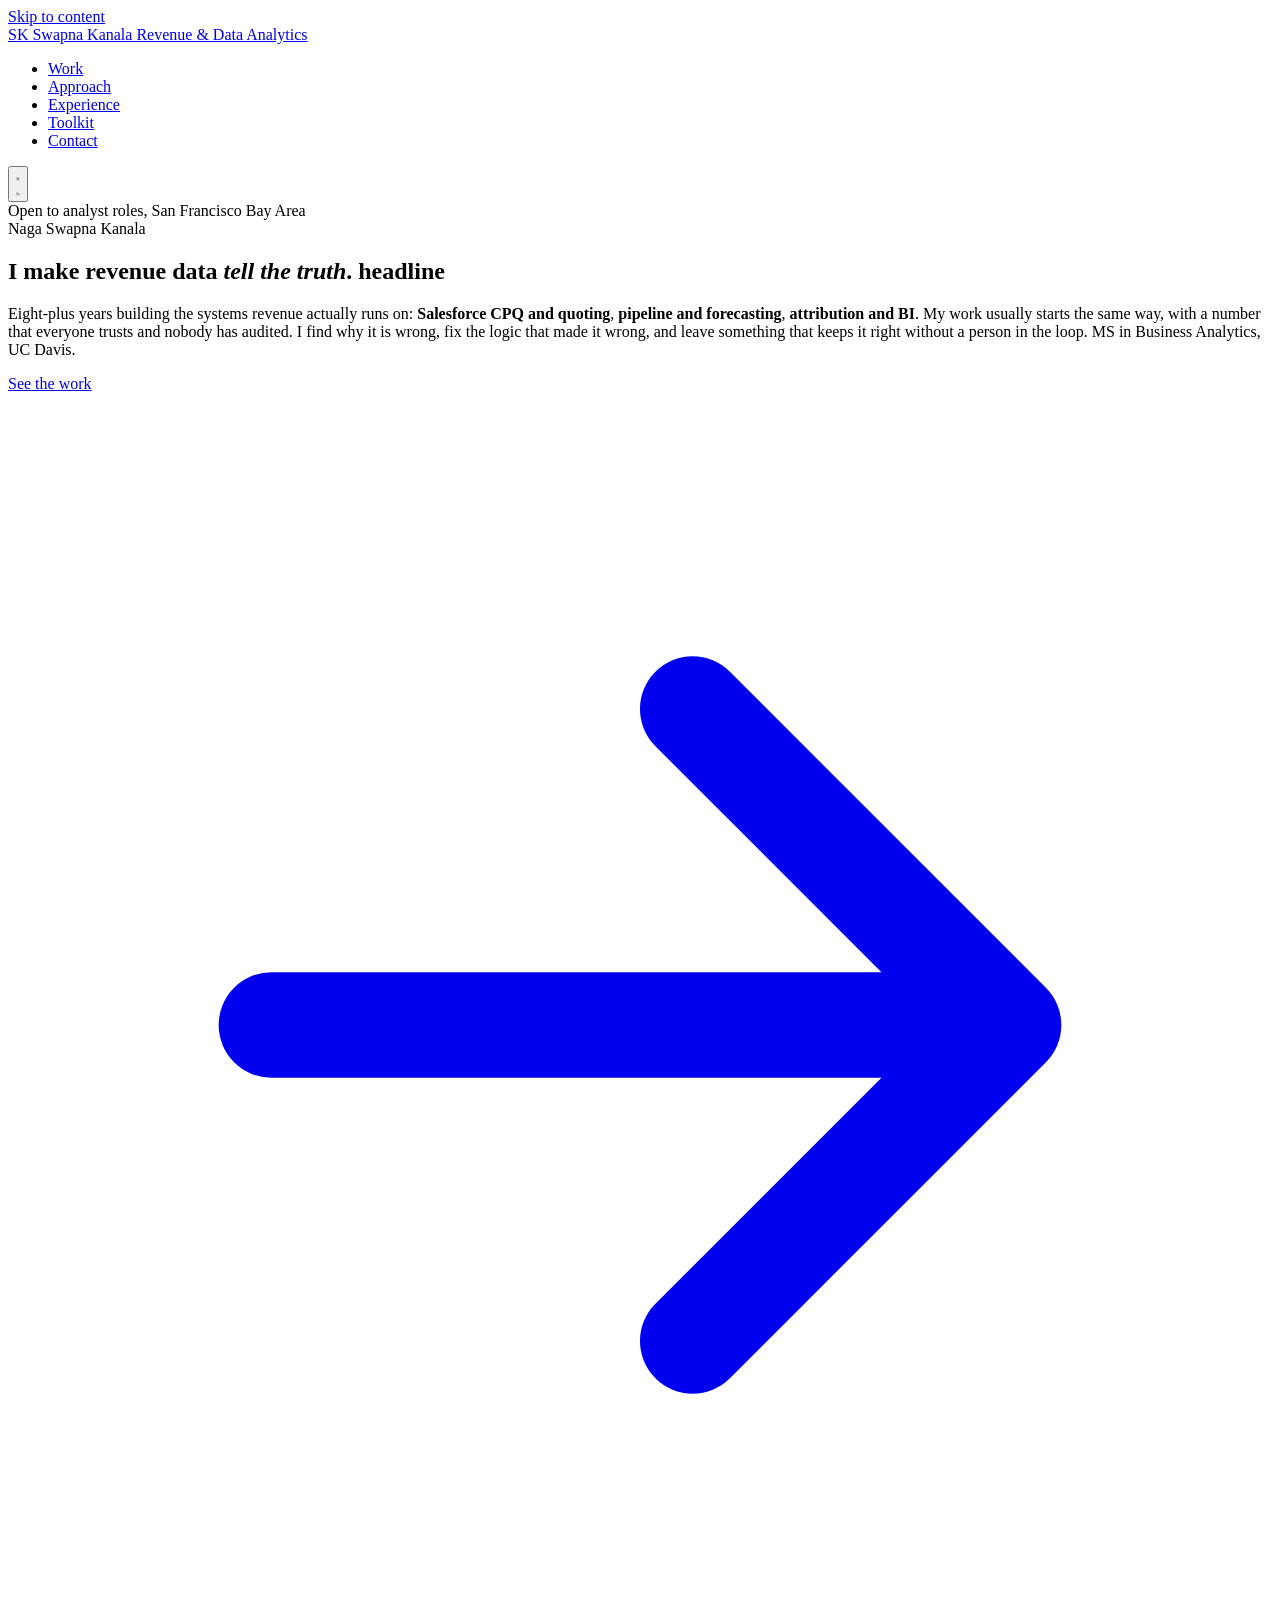
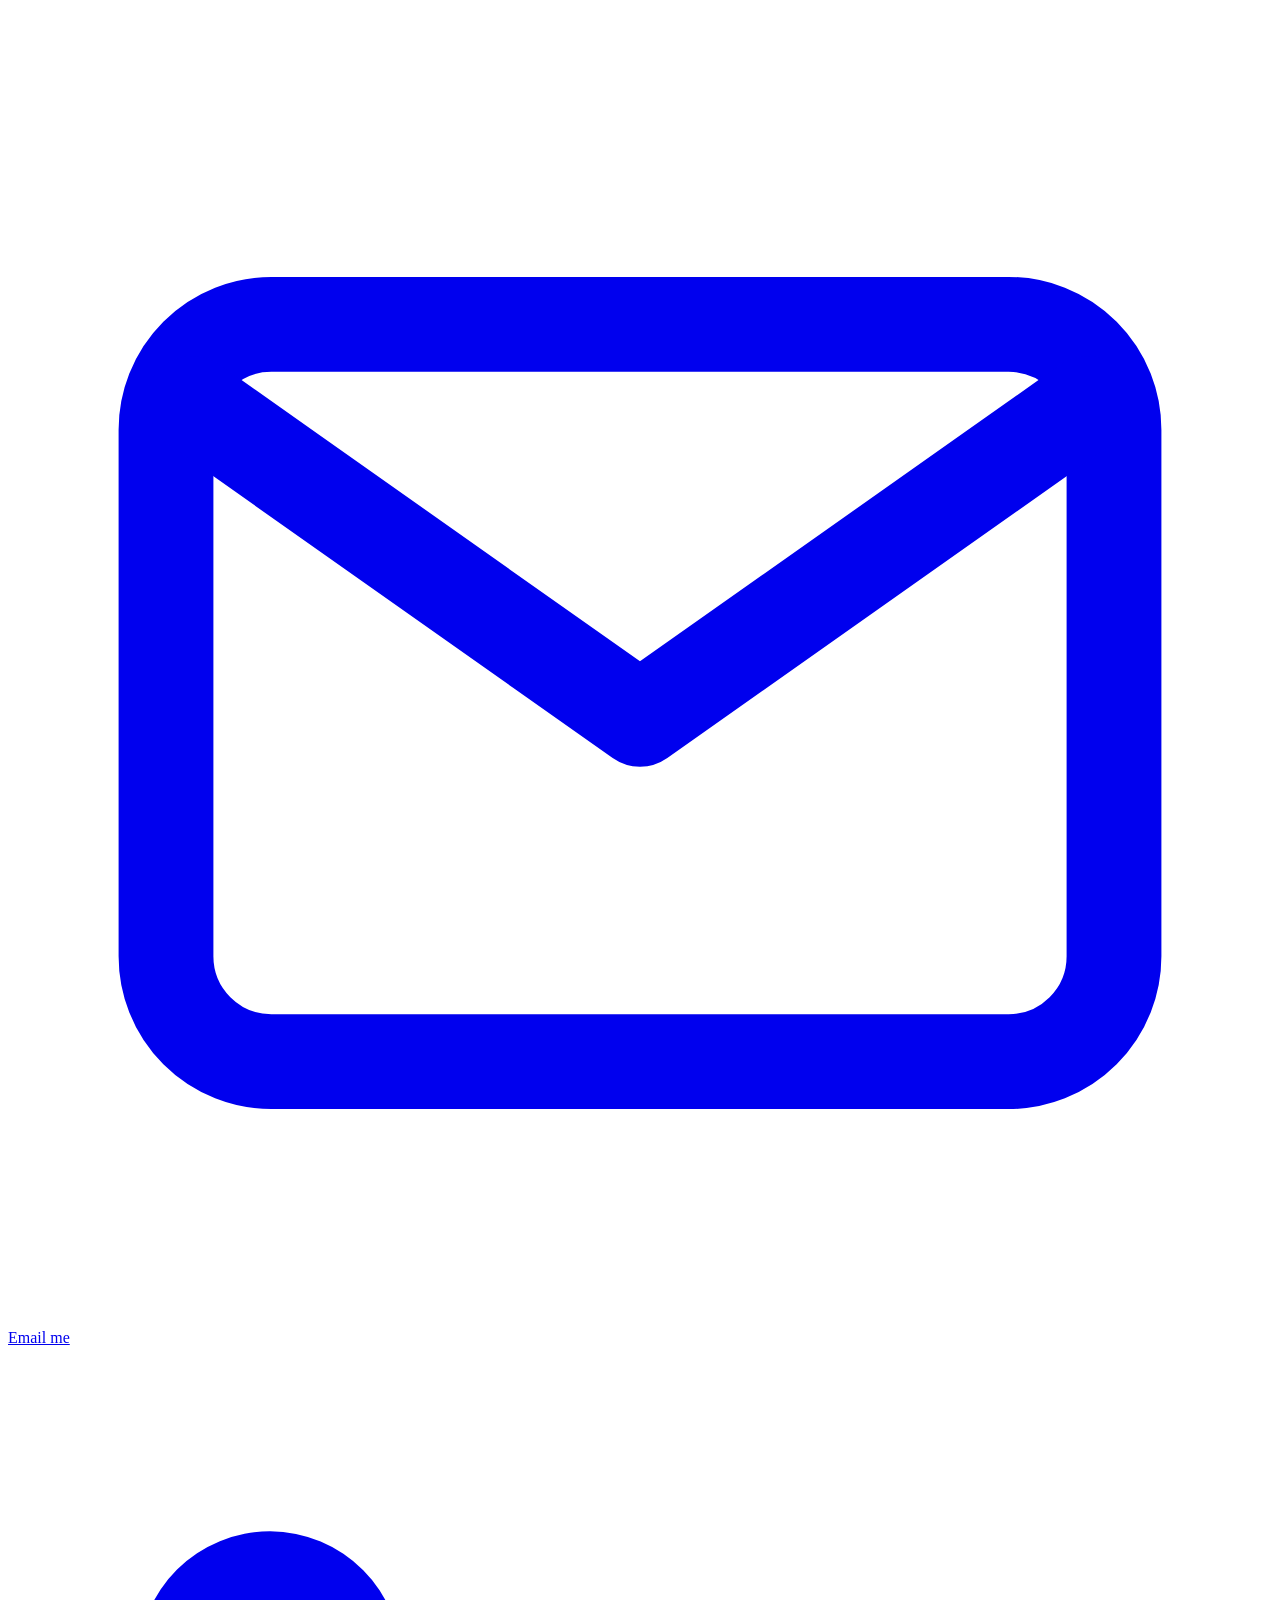
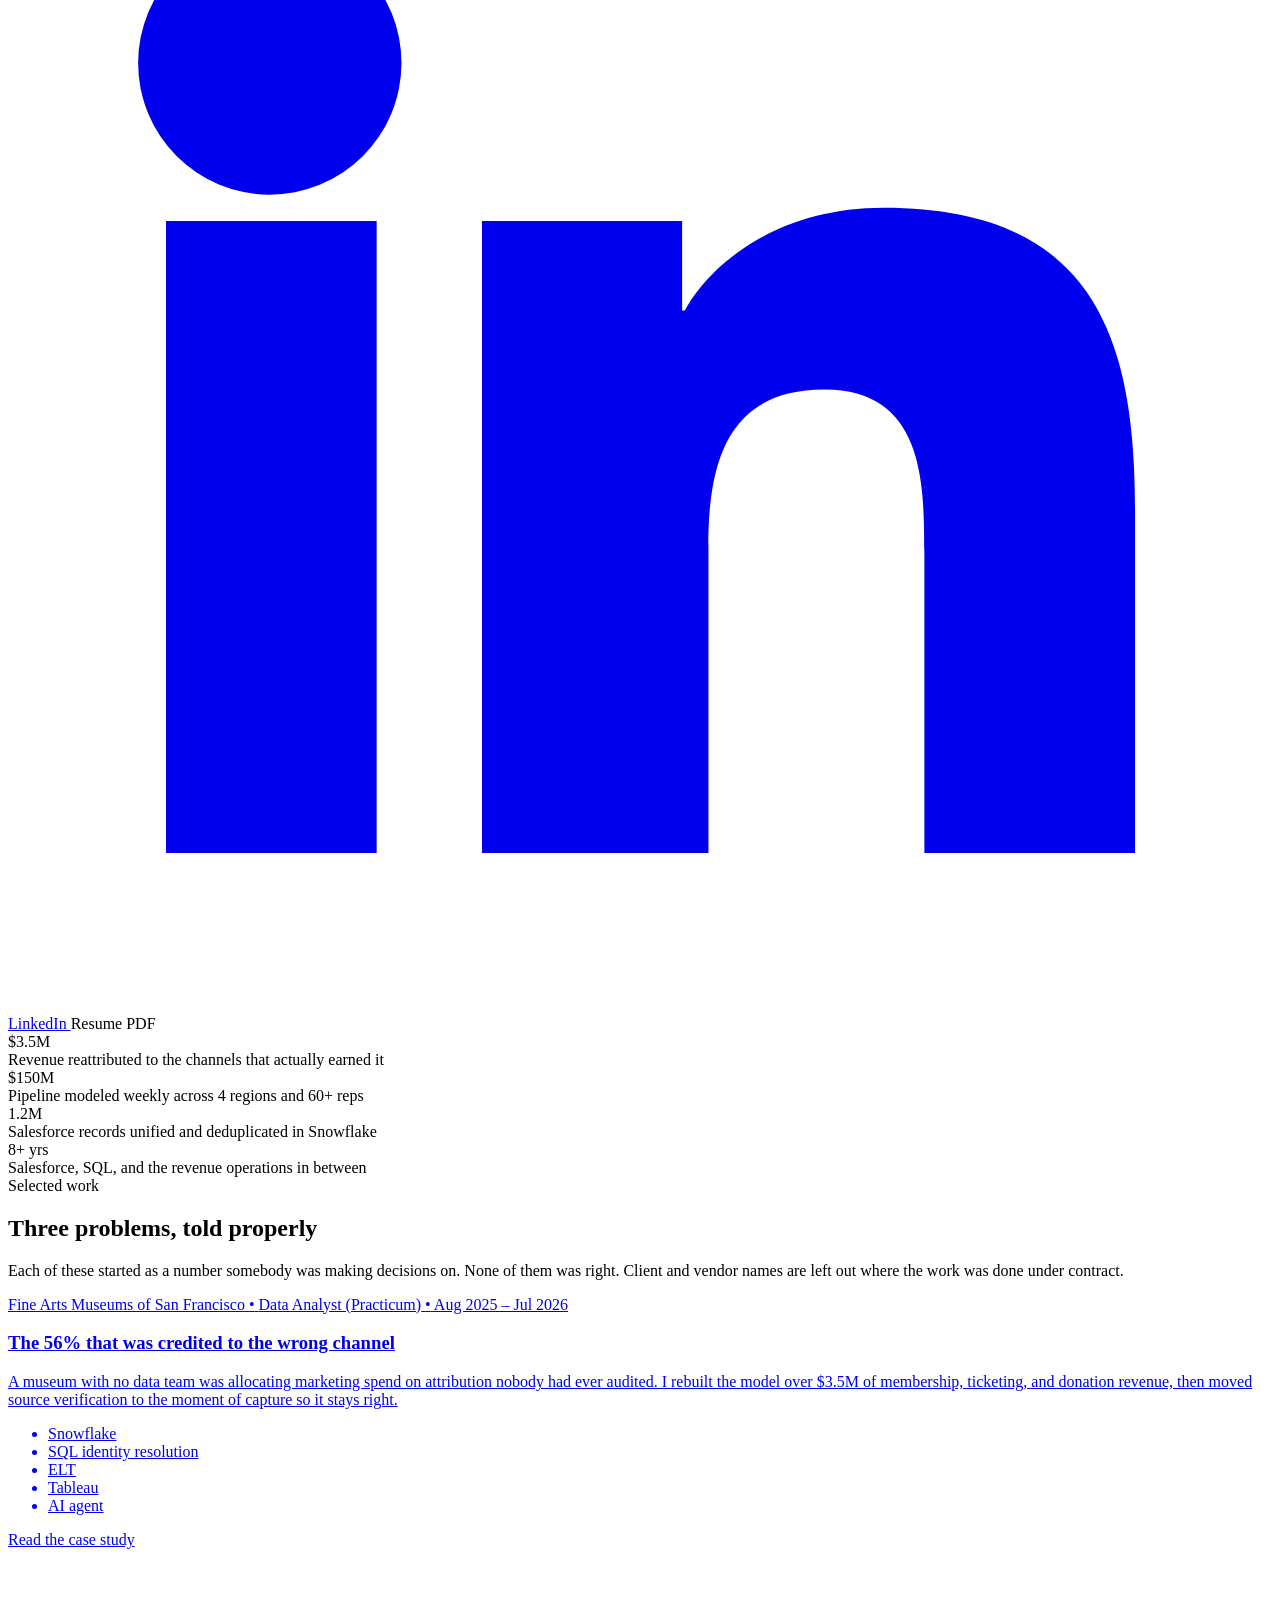
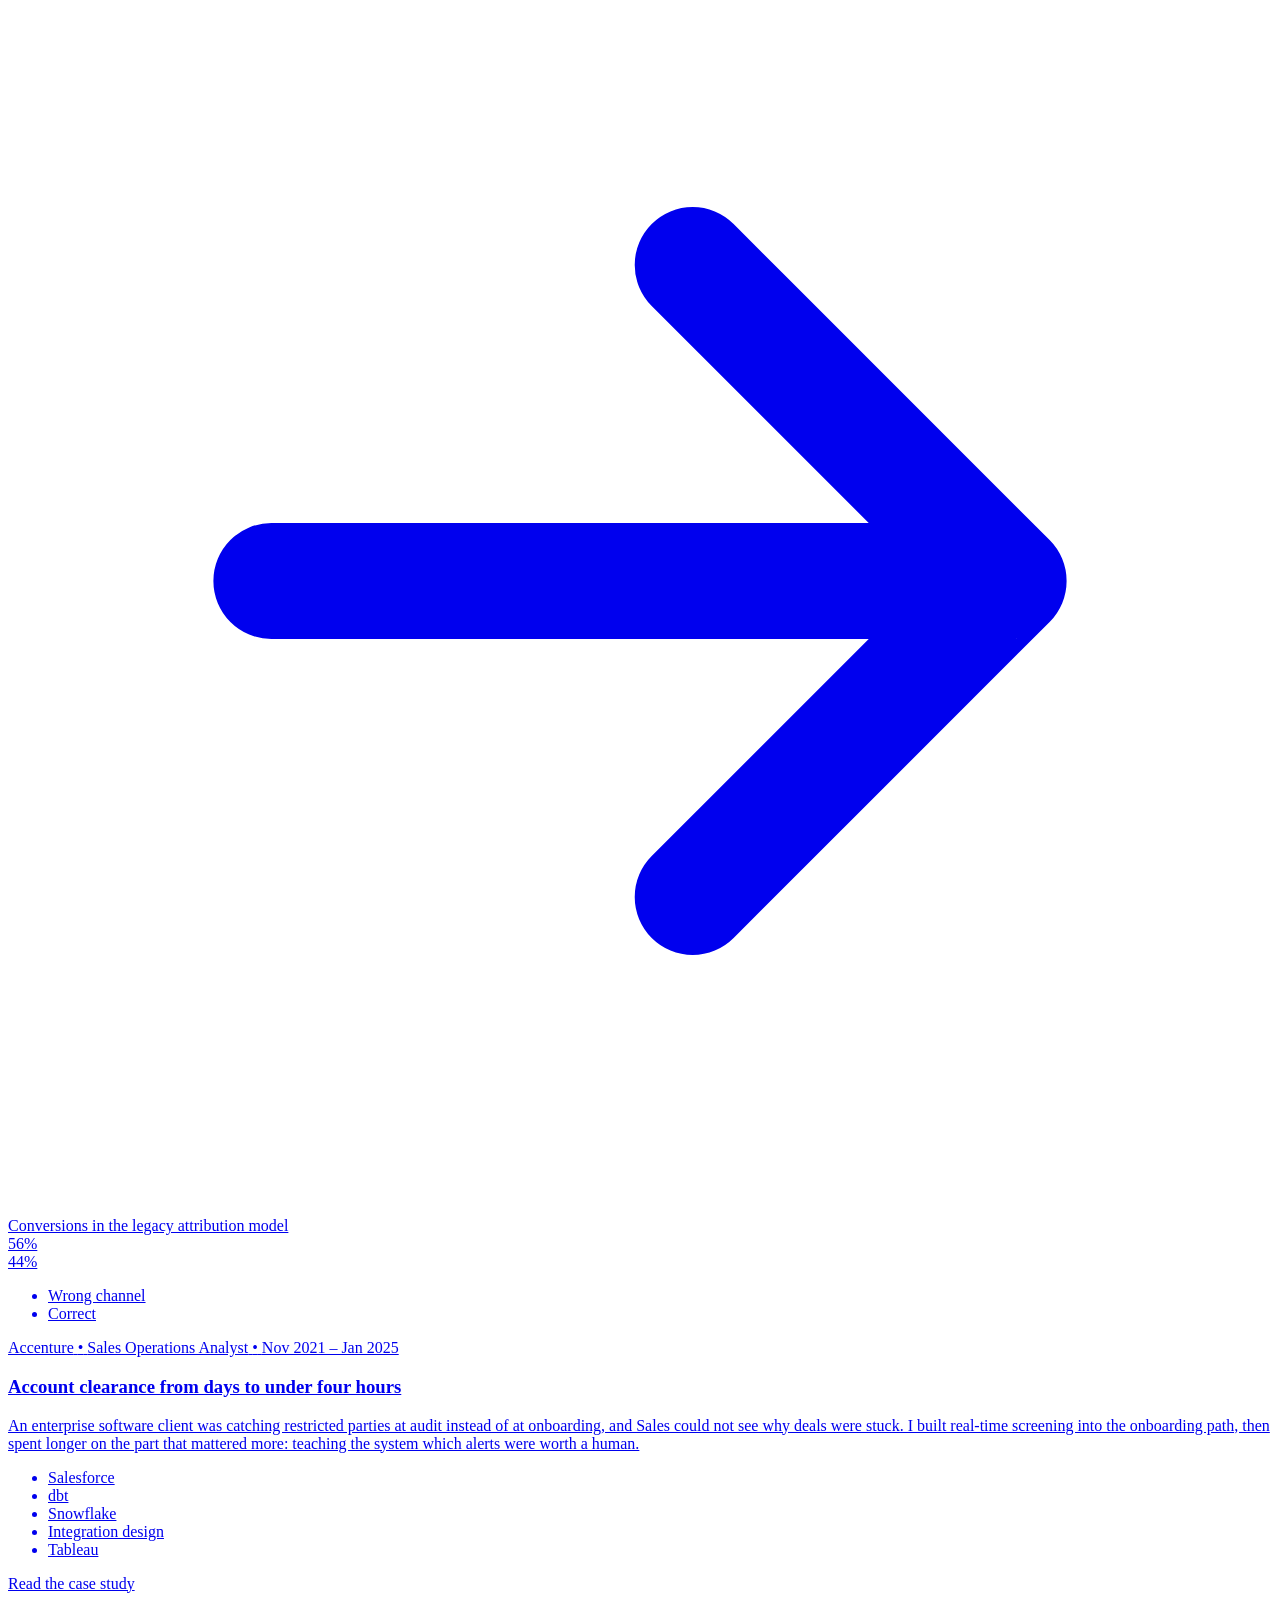
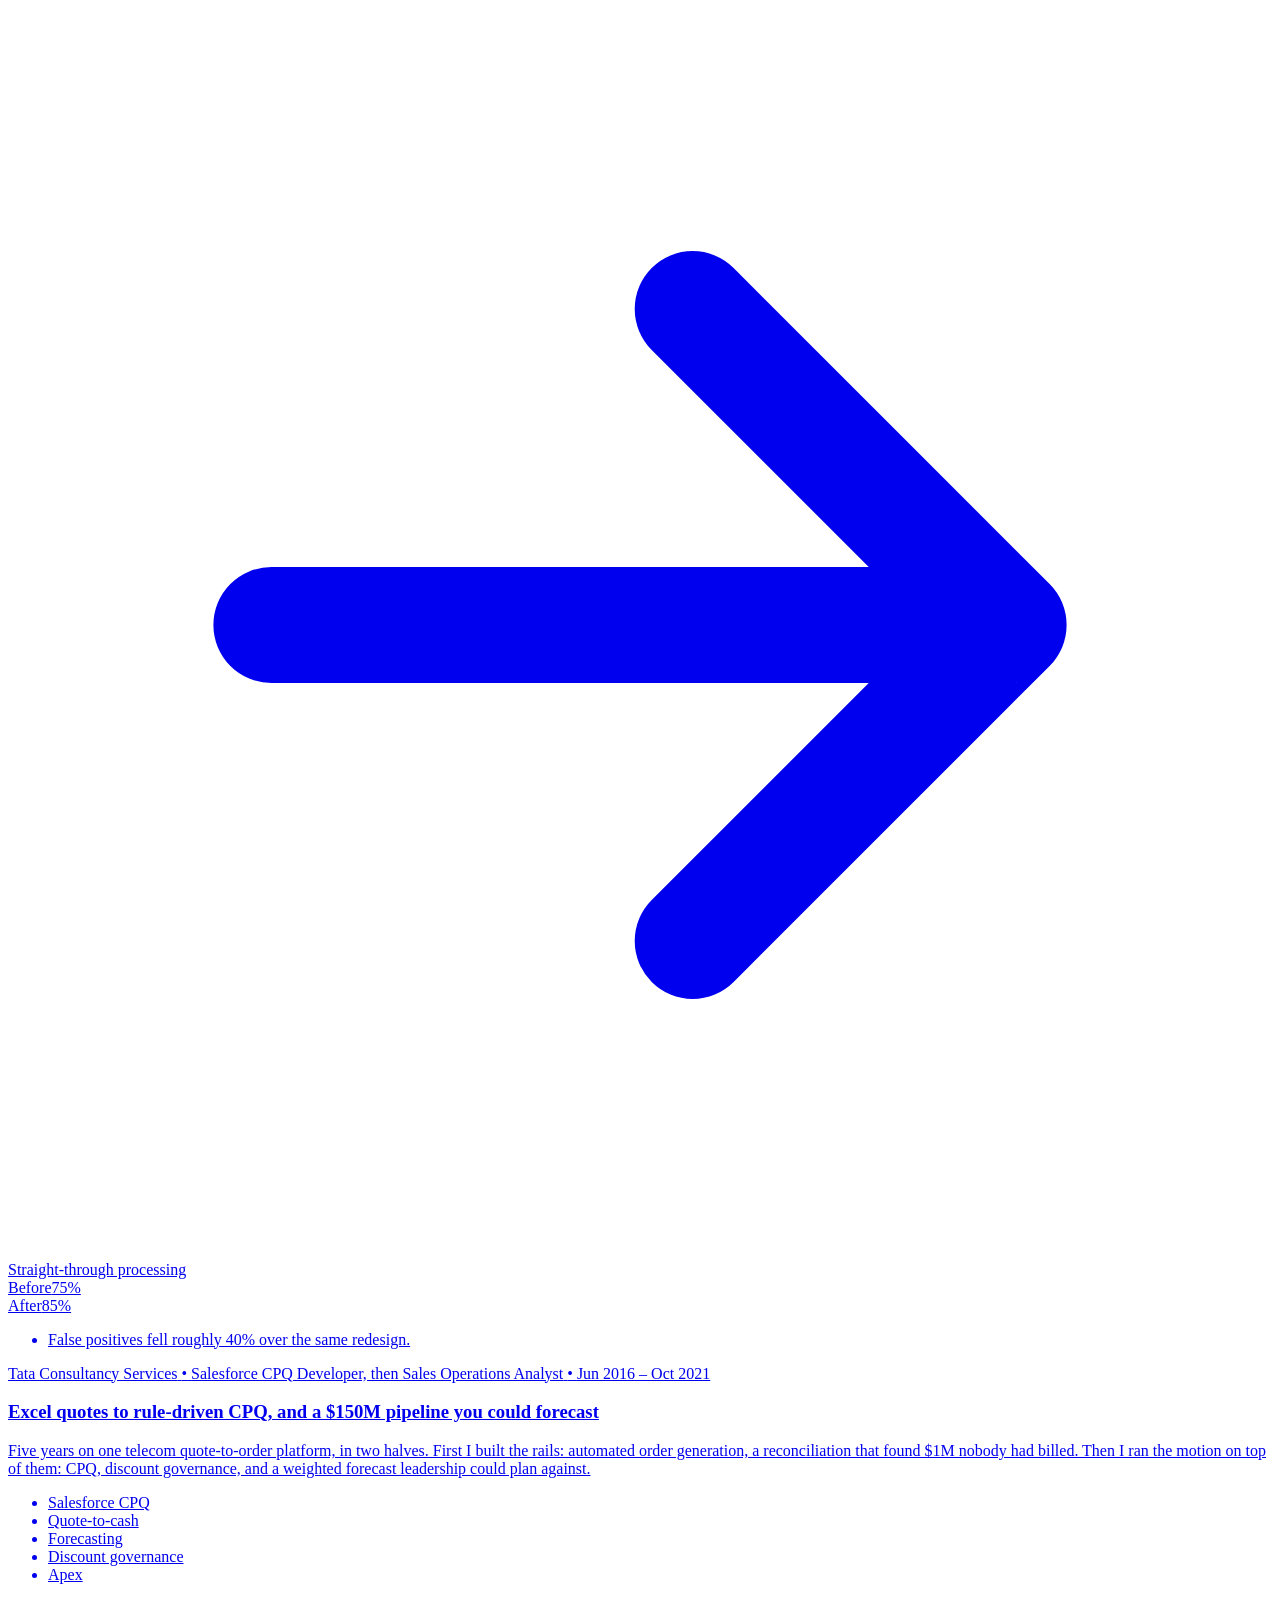
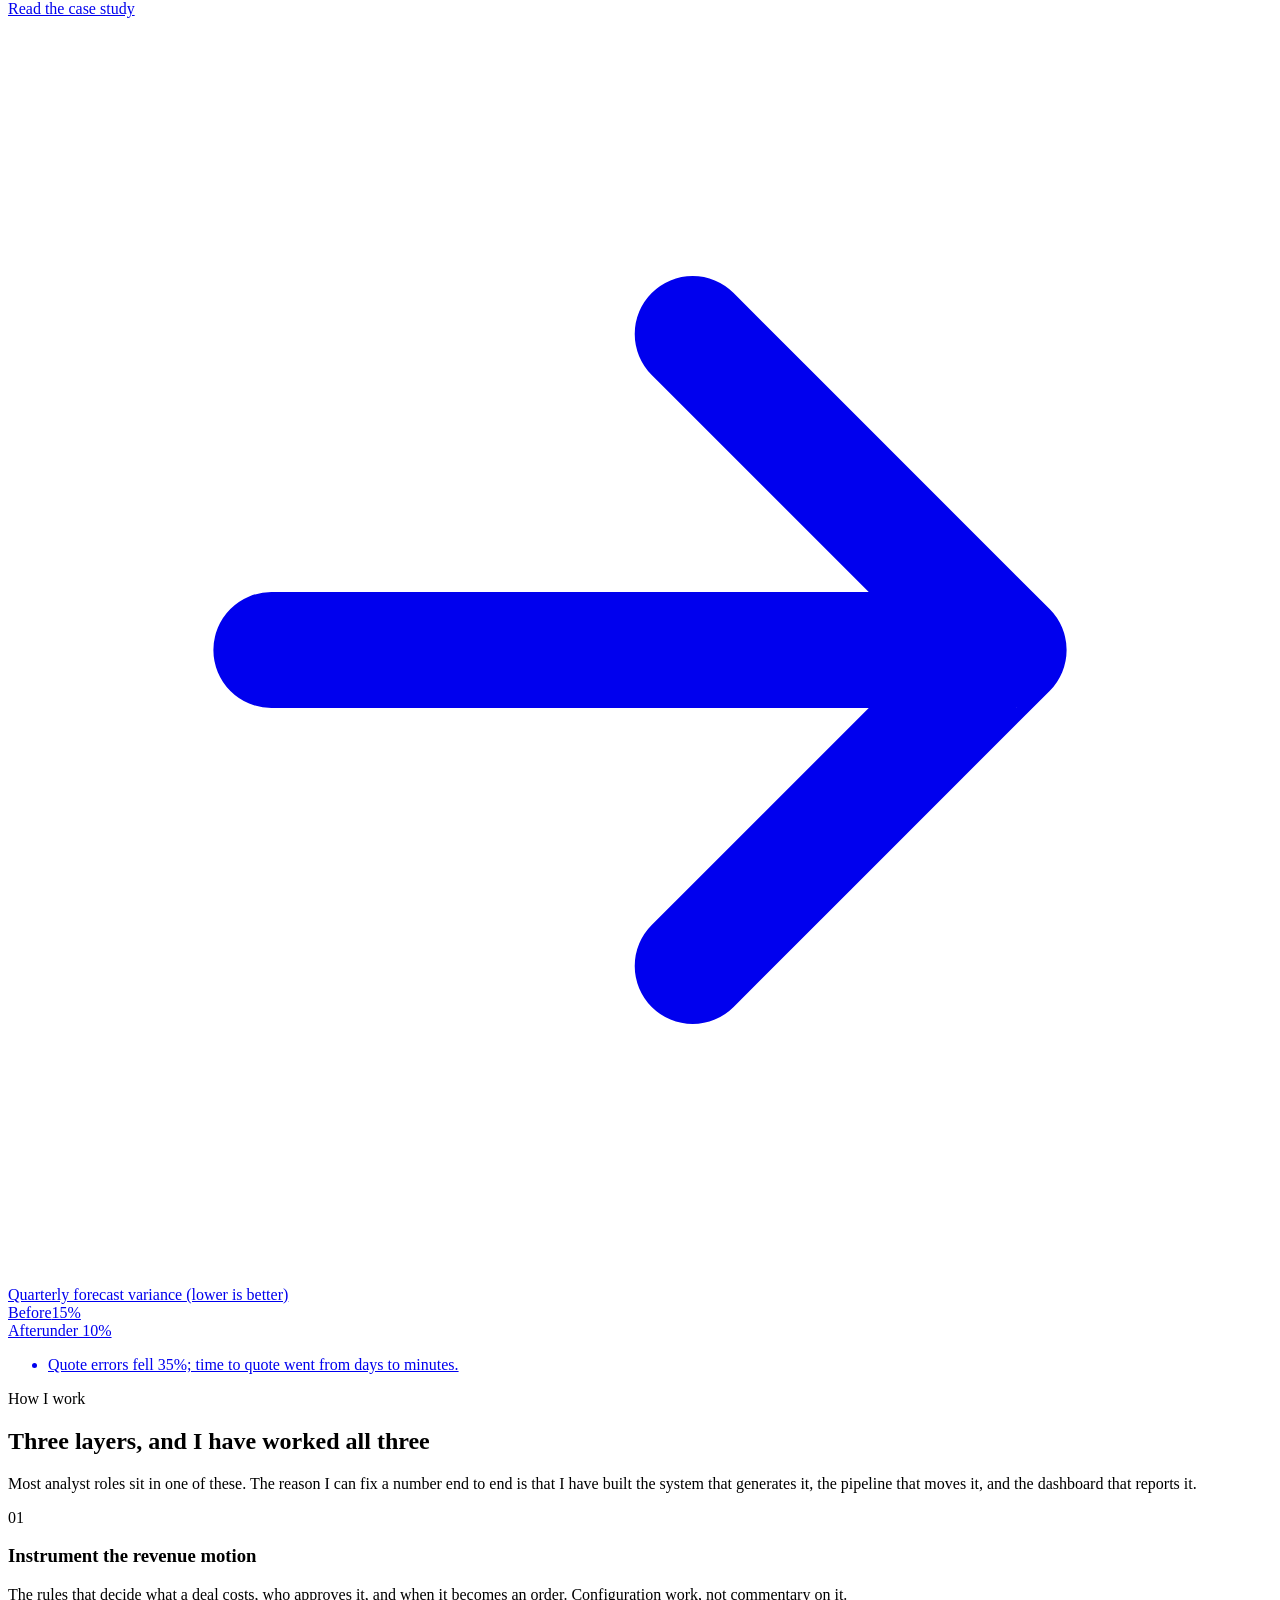
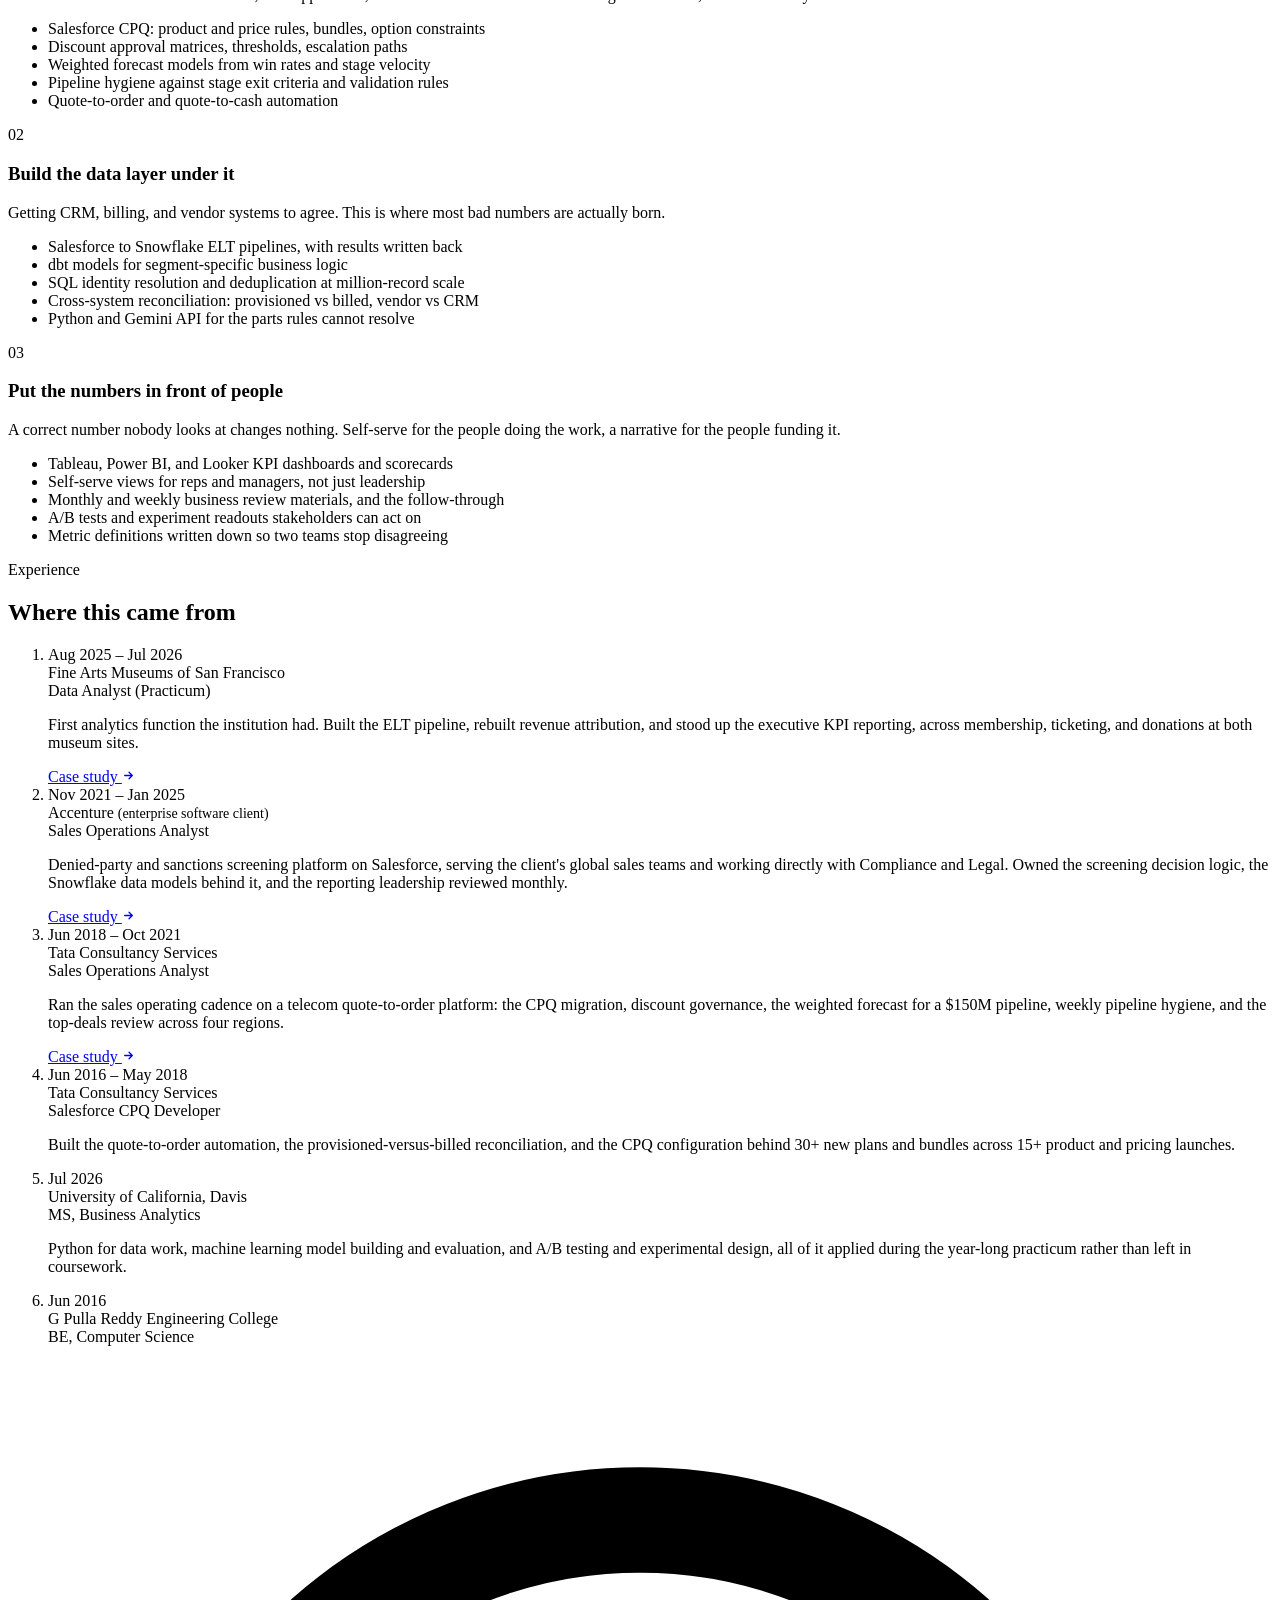
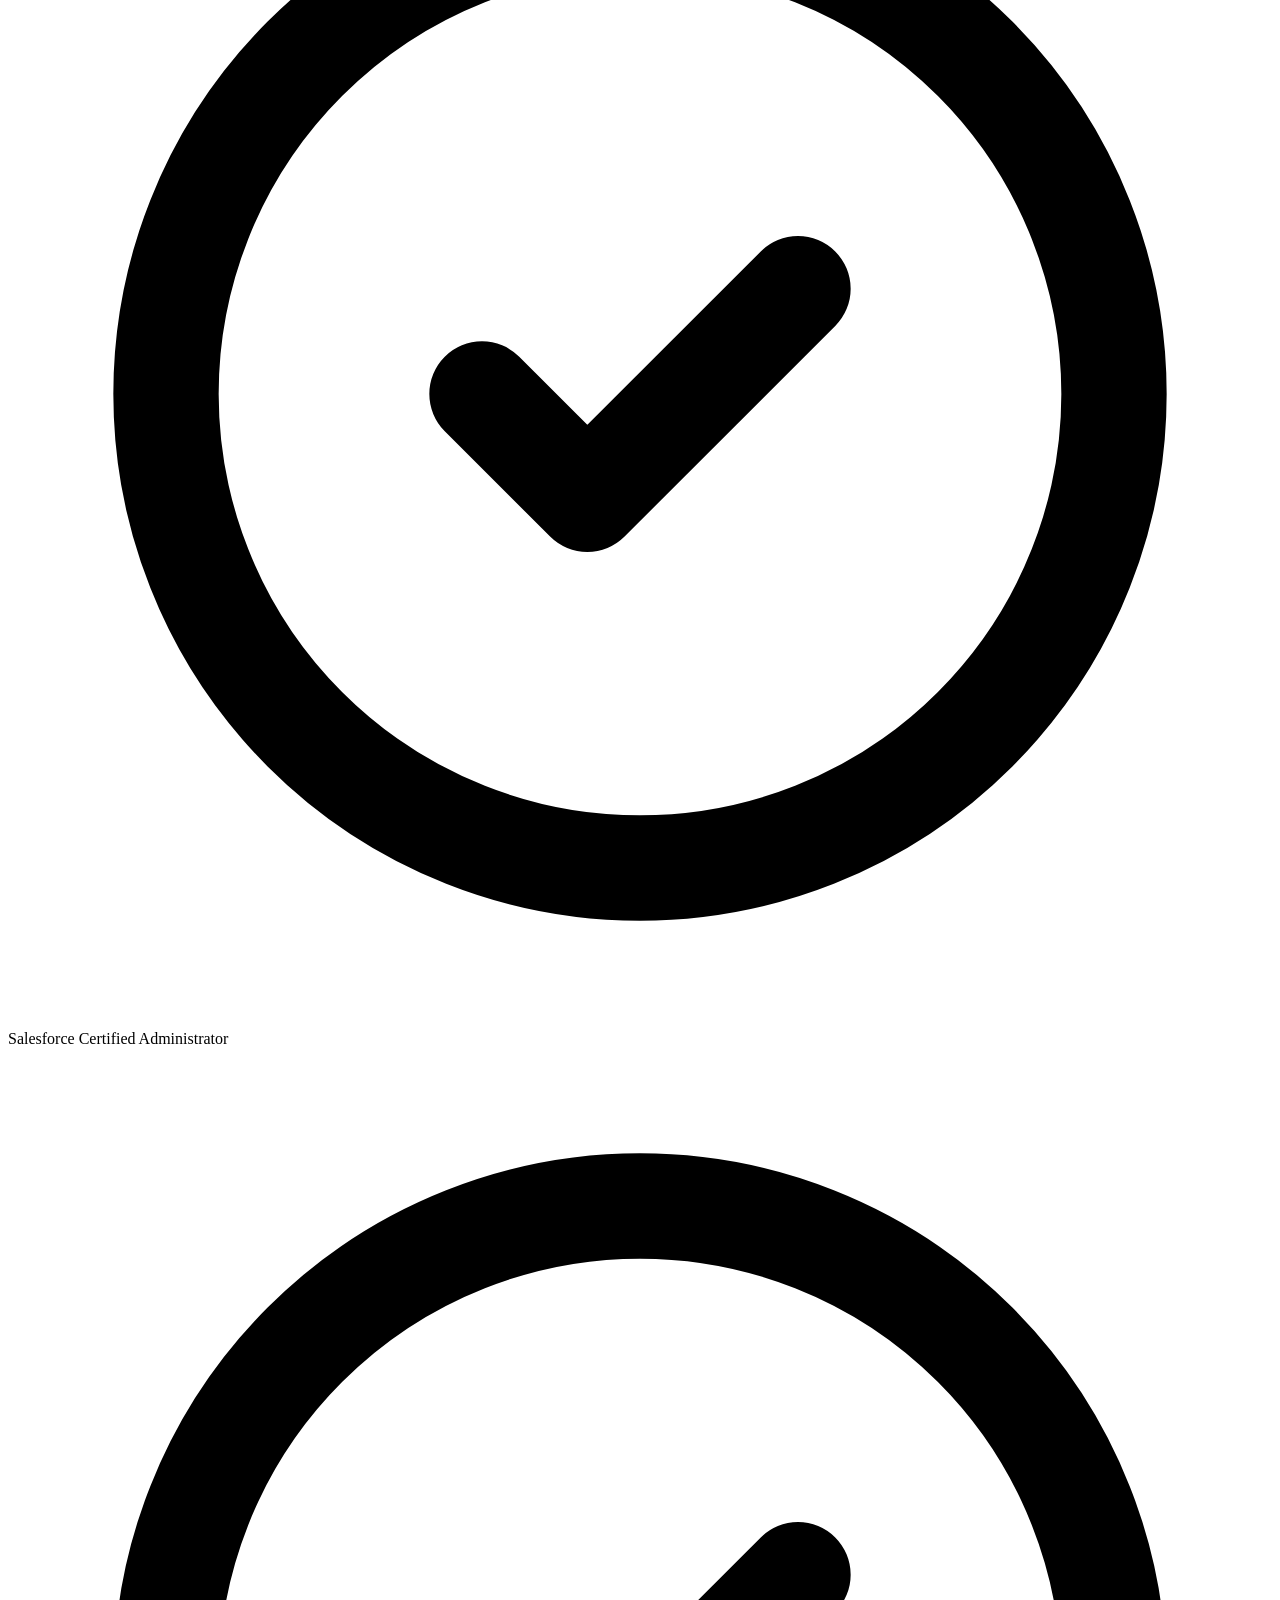
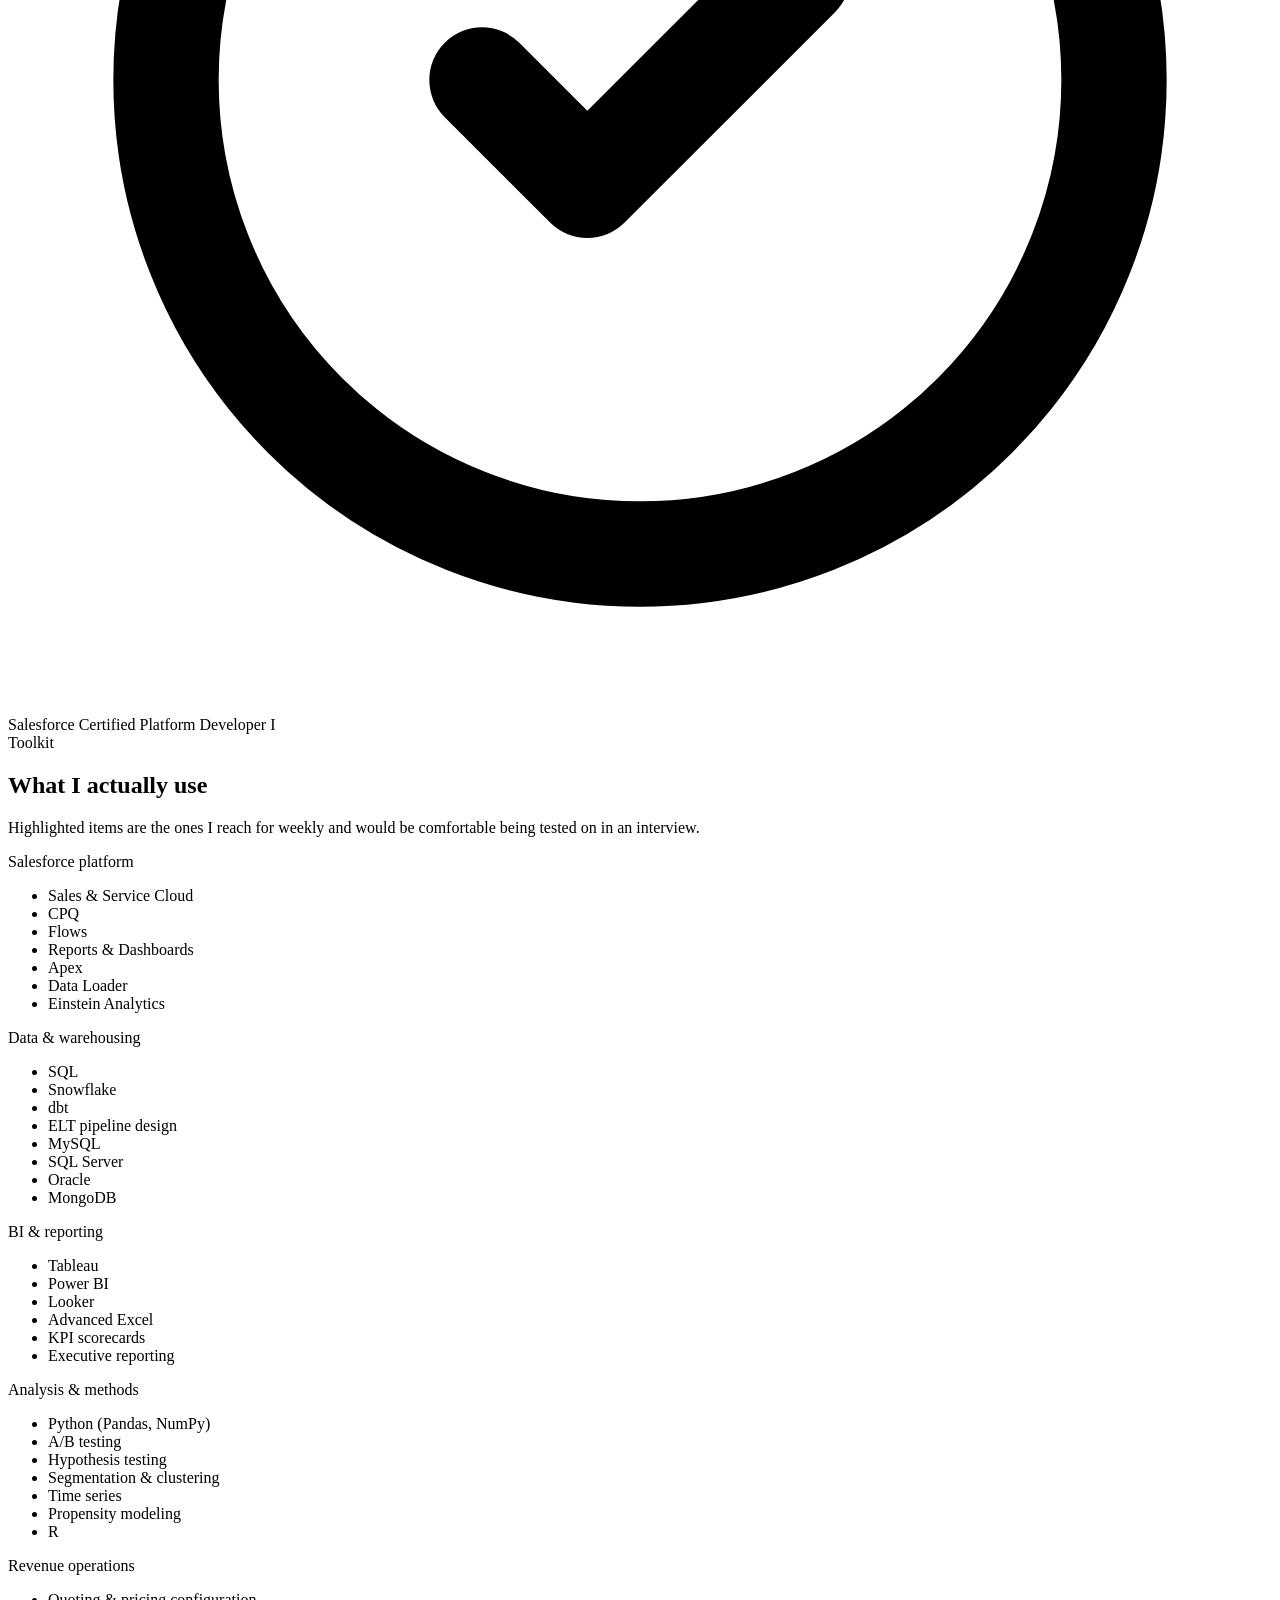
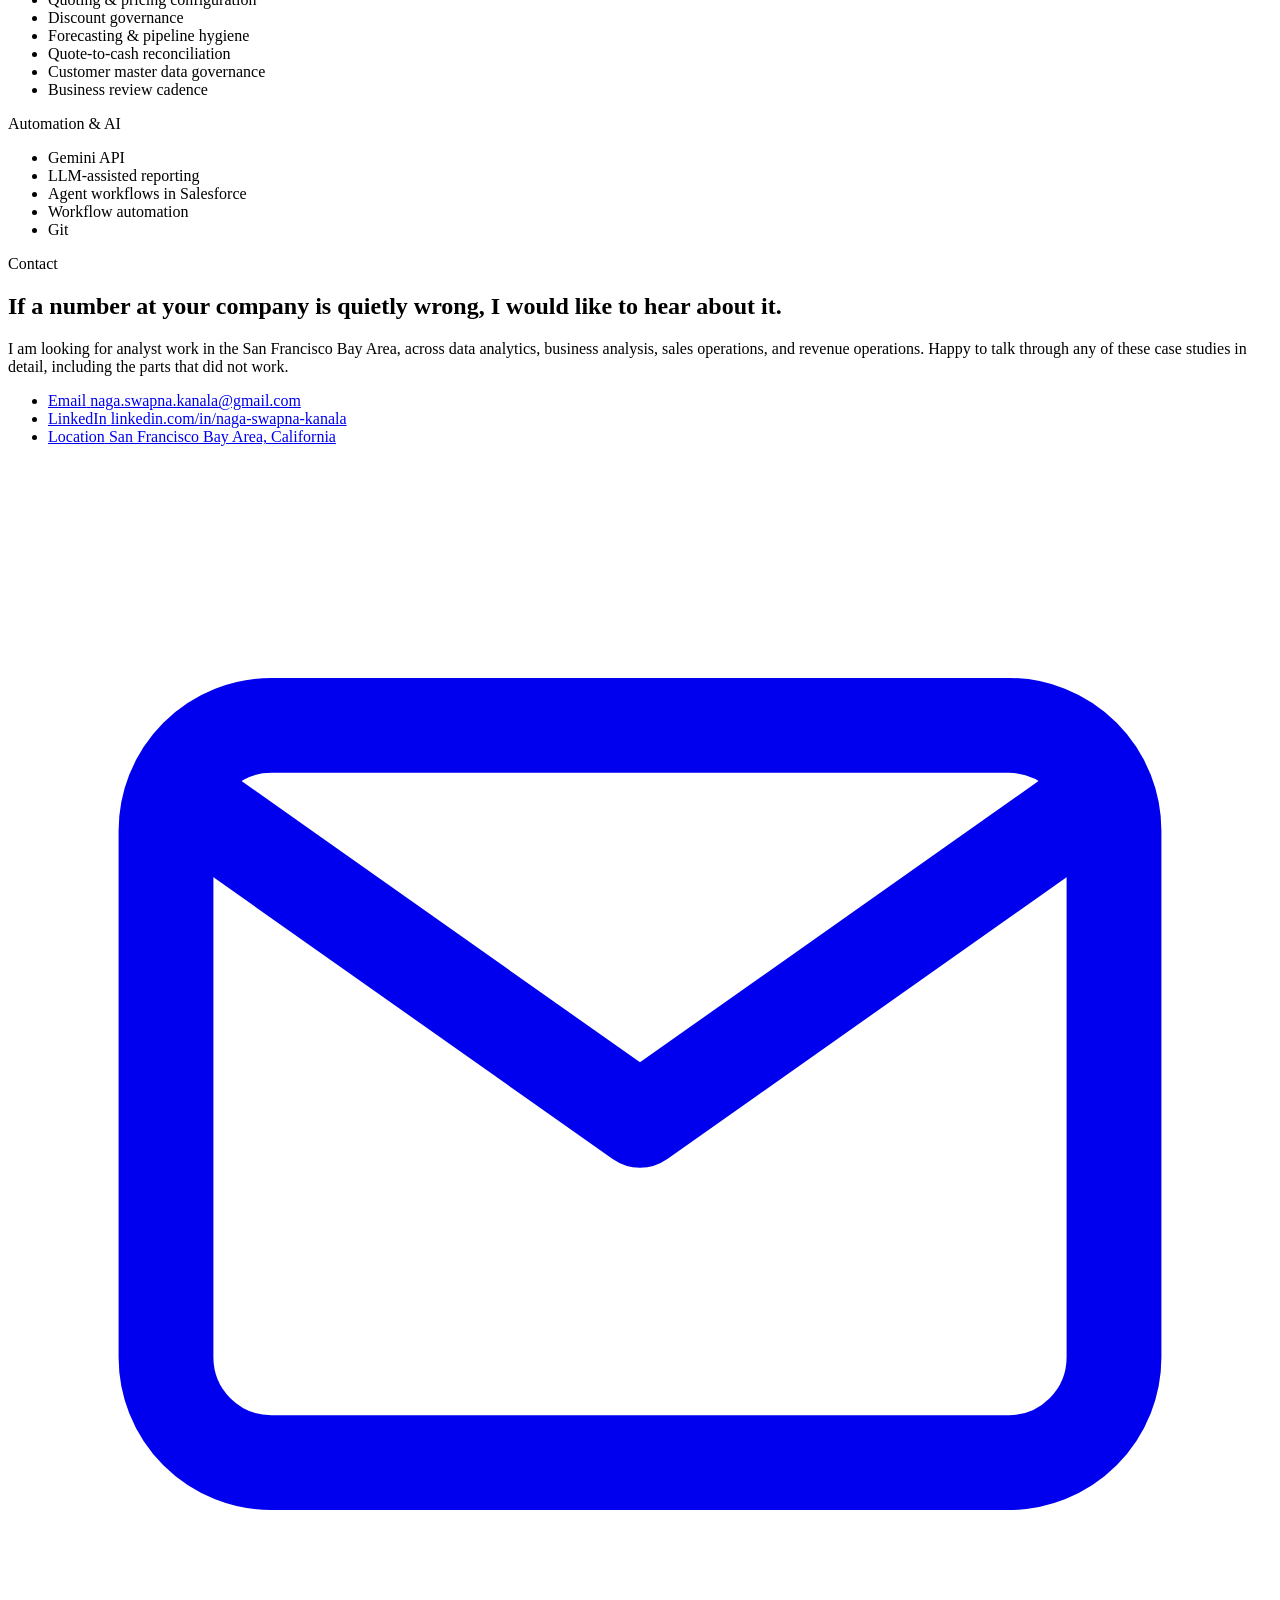
==== index.html @ aa1c6d1e "Add files via upload" ====
<!doctype html>
<html lang="en">
<head>
<meta charset="utf-8">
<meta name="viewport" content="width=device-width, initial-scale=1">
<title>Naga Swapna Kanala — Revenue & Data Analytics</title>
<meta name="description" content="Analyst with 8+ years across sales operations, revenue systems, and data analytics. Salesforce CPQ and quoting, pipeline and forecasting, attribution and BI. MS in Business Analytics, UC Davis. San Francisco Bay Area.">
<link rel="canonical" href="https://swapna-kanala.vercel.app/">
<meta name="robots" content="index, follow">
<meta name="author" content="Naga Swapna Kanala">

<meta property="og:type" content="website">
<meta property="og:title" content="Naga Swapna Kanala — Revenue & Data Analytics">
<meta property="og:description" content="I make revenue data tell the truth. 8+ years across Salesforce CPQ and quoting, pipeline and forecasting, attribution and BI.">
<meta property="og:url" content="https://swapna-kanala.vercel.app/">
<meta property="og:site_name" content="Naga Swapna Kanala">
<meta name="twitter:card" content="summary_large_image">

<link rel="icon" href="/favicon.svg" type="image/svg+xml">
<meta name="theme-color" content="#0b6e64" media="(prefers-color-scheme: light)">
<meta name="theme-color" content="#0f1115" media="(prefers-color-scheme: dark)">

<script>
/* Stamp the saved theme before first paint so there is no flash. */
(function(){try{var t=localStorage.getItem("theme");if(t==="dark"||t==="light"){document.documentElement.setAttribute("data-theme",t);}}catch(e){}})();
</script>

<link rel="preconnect" href="https://fonts.googleapis.com">
<link rel="preconnect" href="https://fonts.gstatic.com" crossorigin>
<link rel="stylesheet" href="https://fonts.googleapis.com/css2?family=Inter:wght@400;450;500;540;560;600;620;680&family=Newsreader:ital,wght@0,400;0,420;0,500;1,420&display=swap">
<link rel="stylesheet" href="/assets/styles.css">

<script type="application/ld+json">
{
  "@context": "https://schema.org",
  "@type": "Person",
  "name": "Naga Swapna Kanala",
  "jobTitle": "Data Analyst / Sales Operations Analyst",
  "email": "naga.swapna.kanala@gmail.com",
  "url": "https://swapna-kanala.vercel.app/",
  "sameAs": ["https://www.linkedin.com/in/naga-swapna-kanala"],
  "address": { "@type": "PostalAddress", "addressRegion": "CA", "addressCountry": "US", "addressLocality": "San Francisco Bay Area" },
  "alumniOf": [
    { "@type": "CollegeOrUniversity", "name": "University of California, Davis" },
    { "@type": "CollegeOrUniversity", "name": "G Pulla Reddy Engineering College" }
  ],
  "knowsAbout": ["Salesforce CPQ", "Revenue Operations", "Sales Operations", "SQL", "Snowflake", "dbt", "Tableau", "Marketing Attribution", "Sales Forecasting", "Python"]
}
</script>
</head>

<body>
<a class="skip" href="#main">Skip to content</a>

<header class="masthead">
  <div class="wrap masthead__inner">
    <a class="brand" href="/">
      <span class="brand__mark" aria-hidden="true">SK</span>
      <span>Swapna Kanala</span>
      <span class="brand__role">Revenue &amp; Data Analytics</span>
    </a>
    <nav aria-label="Sections">
      <ul class="navlinks">
        <li><a href="#work">Work</a></li>
        <li><a href="#approach">Approach</a></li>
        <li><a href="#record">Experience</a></li>
        <li><a href="#toolkit">Toolkit</a></li>
        <li><a href="#contact">Contact</a></li>
      </ul>
    </nav>
    <button class="themetoggle" type="button" data-theme-toggle aria-label="Switch theme">
      <svg class="i-sun" viewBox="0 0 24 24" fill="none" stroke="currentColor" stroke-width="1.8" stroke-linecap="round" aria-hidden="true"><circle cx="12" cy="12" r="4"/><path d="M12 2v2M12 20v2M4.9 4.9l1.4 1.4M17.7 17.7l1.4 1.4M2 12h2M20 12h2M4.9 19.1l1.4-1.4M17.7 6.3l1.4-1.4"/></svg>
      <svg class="i-moon" viewBox="0 0 24 24" fill="none" stroke="currentColor" stroke-width="1.8" stroke-linecap="round" aria-hidden="true"><path d="M21 12.8A9 9 0 1111.2 3a7 7 0 009.8 9.8z"/></svg>
    </button>
  </div>
</header>

<main id="main">

  <!-- ==================== HERO ==================== -->
  <section class="hero">
    <div class="wrap">
      <span class="hero__avail">
        <span class="hero__dot" aria-hidden="true"></span>
        Open to analyst roles, San Francisco Bay Area
      </span>

      <div class="hero__name">Naga Swapna Kanala</div>

      <h1 class="hero__h1">I make revenue data <em>tell the truth</em>. <span class="todo-pin" data-todo="Your headline. Keep it, or tell me the line you would rather lead with." data-where="Hero">headline</span></h1>

      <p class="hero__sub">
        Eight-plus years building the systems revenue actually runs on: <strong>Salesforce CPQ and
        quoting</strong>, <strong>pipeline and forecasting</strong>, <strong>attribution and BI</strong>.
        My work usually starts the same way, with a number that everyone trusts and nobody has
        audited. I find why it is wrong, fix the logic that made it wrong, and leave something that
        keeps it right without a person in the loop. MS in Business Analytics, UC Davis.
      </p>

      <div class="hero__cta">
        <a class="btn btn--primary" href="#work">
          See the work
          <svg class="btn__icon" viewBox="0 0 24 24" fill="none" stroke="currentColor" stroke-width="2" stroke-linecap="round" stroke-linejoin="round" aria-hidden="true"><path d="M5 12h14M13 6l6 6-6 6"/></svg>
        </a>
        <a class="btn" href="mailto:naga.swapna.kanala@gmail.com">
          <svg class="btn__icon" viewBox="0 0 24 24" fill="none" stroke="currentColor" stroke-width="1.8" stroke-linecap="round" stroke-linejoin="round" aria-hidden="true"><rect x="3" y="5" width="18" height="14" rx="2"/><path d="M3.5 6.5l8.5 6 8.5-6"/></svg>
          Email me
        </a>
        <a class="btn btn--ghost" href="https://www.linkedin.com/in/naga-swapna-kanala" target="_blank" rel="noopener">
          <svg class="btn__icon" viewBox="0 0 24 24" fill="currentColor" aria-hidden="true"><path d="M4.98 3.5a2.5 2.5 0 11-.02 5 2.5 2.5 0 01.02-5zM3 9h4v12H3zM9 9h3.8v1.7h.05c.53-.95 1.83-1.95 3.77-1.95 4.03 0 4.78 2.5 4.78 5.76V21h-4v-5.7c0-1.36-.02-3.1-1.9-3.1-1.9 0-2.2 1.47-2.2 3v5.8H9z"/></svg>
          LinkedIn
        </a>
        <span class="btn todo todo--gone" data-todo="Resume download is missing. The master PDF in the project has stale titles and dates, so it was not published. Add a current PDF at assets/Naga_Swapna_Kanala.pdf and swap this for the download link in the README." data-where="Hero buttons">Resume PDF</span>
      </div>

      <div class="statstrip">
        <div class="stat">
          <div class="stat__num"><span>$3.5M</span></div>
          <div class="stat__label">Revenue reattributed to the channels that actually earned it</div>
        </div>
        <div class="stat">
          <div class="stat__num"><span>$150M</span></div>
          <div class="stat__label">Pipeline modeled weekly across 4 regions and 60+ reps</div>
        </div>
        <div class="stat">
          <div class="stat__num"><span>1.2M</span></div>
          <div class="stat__label">Salesforce records unified and deduplicated in Snowflake</div>
        </div>
        <div class="stat">
          <div class="stat__num"><span>8+</span> yrs</div>
          <div class="stat__label">Salesforce, SQL, and the revenue operations in between</div>
        </div>
      </div>
    </div>
  </section>

  <!-- ==================== SELECTED WORK ==================== -->
  <section class="band" id="work">
    <div class="wrap">
      <div class="eyebrow">Selected work</div>
      <h2 class="h2">Three problems, told properly</h2>
      <p class="lede prose">
        Each of these started as a number somebody was making decisions on. None of them was right.
        Client and vendor names are left out where the work was done under contract.
      </p>

      <div class="workgrid">

        <!-- Case 1 -->
        <a class="workcard" href="/work/revenue-attribution">
          <div>
            <div class="workcard__meta">
              <span class="workcard__org">Fine Arts Museums of San Francisco</span>
              <span class="sep" aria-hidden="true">•</span>
              <span class="todo" data-todo="Title must match LinkedIn word for word. Your tailored resumes use other titles for this role; the public site should carry the LinkedIn one." data-where="Work card, FAMSF">Data Analyst (Practicum)</span>
              <span class="sep" aria-hidden="true">•</span>
              <span>Aug 2025 – Jul 2026</span>
            </div>
            <h3 class="workcard__title">The 56% that was credited to the wrong channel</h3>
            <p class="workcard__blurb">
              A museum with no data team was allocating marketing spend on attribution nobody had
              ever audited. I rebuilt the model over $3.5M of membership, ticketing, and donation
              revenue, then moved source verification to the moment of capture so it stays right.
            </p>
            <ul class="workcard__tags">
              <li class="tag">Snowflake</li>
              <li class="tag">SQL identity resolution</li>
              <li class="tag">ELT</li>
              <li class="tag">Tableau</li>
              <li class="tag">AI agent</li>
            </ul>
            <span class="workcard__more">
              Read the case study
              <svg viewBox="0 0 24 24" fill="none" stroke="currentColor" stroke-width="2.2" stroke-linecap="round" stroke-linejoin="round" aria-hidden="true"><path d="M5 12h14M13 6l6 6-6 6"/></svg>
            </span>
          </div>

          <div class="workcard__viz">
            <div class="splitrow__k">Conversions in the legacy attribution model</div>
            <div class="split" role="img" aria-label="56 percent of conversions were credited to the wrong channel; 44 percent were credited correctly.">
              <div class="split__seg" data-s2 style="flex:56">56%</div>
              <div class="split__seg" data-s1 style="flex:44">44%</div>
            </div>
            <ul class="legend">
              <li><span class="swatch" style="background:var(--series-2)" aria-hidden="true"></span> Wrong channel</li>
              <li><span class="swatch" style="background:var(--series-1)" aria-hidden="true"></span> Correct</li>
            </ul>
          </div>
        </a>

        <!-- Case 2 -->
        <a class="workcard" href="/work/compliance-screening">
          <div>
            <div class="workcard__meta">
              <span class="workcard__org">Accenture</span>
              <span class="sep" aria-hidden="true">•</span>
              <span class="todo" data-todo="Title must match LinkedIn. Your versions carry Sales Operations Analyst, Business Systems Analyst, and Data Analyst for this role; pick the one LinkedIn shows." data-where="Work card, Accenture">Sales Operations Analyst</span>
              <span class="sep" aria-hidden="true">•</span>
              <span>Nov 2021 – Jan 2025</span>
            </div>
            <h3 class="workcard__title">Account clearance from days to under four hours</h3>
            <p class="workcard__blurb">
              An enterprise software client was catching restricted parties at audit instead of at
              onboarding, and Sales could not see why deals were stuck. I built real-time screening
              into the onboarding path, then spent longer on the part that mattered more: teaching
              the system which alerts were worth a human.
            </p>
            <ul class="workcard__tags">
              <li class="tag">Salesforce</li>
              <li class="tag">dbt</li>
              <li class="tag">Snowflake</li>
              <li class="tag">Integration design</li>
              <li class="tag">Tableau</li>
            </ul>
            <span class="workcard__more">
              Read the case study
              <svg viewBox="0 0 24 24" fill="none" stroke="currentColor" stroke-width="2.2" stroke-linecap="round" stroke-linejoin="round" aria-hidden="true"><path d="M5 12h14M13 6l6 6-6 6"/></svg>
            </span>
          </div>

          <div class="workcard__viz">
            <div class="splitrow__k">Straight-through processing</div>
            <div class="bars">
              <div>
                <div class="bar__top"><span class="bar__label">Before</span><span class="bar__val">75%</span></div>
                <div class="bar__track"><div class="bar__fill" style="width:75%"></div></div>
              </div>
              <div>
                <div class="bar__top"><span class="bar__label">After</span><span class="bar__val">85%</span></div>
                <div class="bar__track"><div class="bar__fill" data-accent style="width:85%"></div></div>
              </div>
            </div>
            <ul class="legend"><li>False positives fell roughly 40% over the same redesign.</li></ul>
          </div>
        </a>

        <!-- Case 3 -->
        <a class="workcard" href="/work/quote-to-order">
          <div>
            <div class="workcard__meta">
              <span class="workcard__org">Tata Consultancy Services</span>
              <span class="sep" aria-hidden="true">•</span>
              <span class="todo" data-todo="Both TCS titles must match LinkedIn." data-where="Work card, TCS">Salesforce CPQ Developer, then Sales Operations Analyst</span>
              <span class="sep" aria-hidden="true">•</span>
              <span>Jun 2016 – Oct 2021</span>
            </div>
            <h3 class="workcard__title">Excel quotes to rule-driven CPQ, and a $150M pipeline you could forecast</h3>
            <p class="workcard__blurb">
              Five years on one telecom quote-to-order platform, in two halves. First I built the
              rails: automated order generation, a reconciliation that found $1M nobody had billed.
              Then I ran the motion on top of them: CPQ, discount governance, and a weighted forecast
              leadership could plan against.
            </p>
            <ul class="workcard__tags">
              <li class="tag">Salesforce CPQ</li>
              <li class="tag">Quote-to-cash</li>
              <li class="tag">Forecasting</li>
              <li class="tag">Discount governance</li>
              <li class="tag">Apex</li>
            </ul>
            <span class="workcard__more">
              Read the case study
              <svg viewBox="0 0 24 24" fill="none" stroke="currentColor" stroke-width="2.2" stroke-linecap="round" stroke-linejoin="round" aria-hidden="true"><path d="M5 12h14M13 6l6 6-6 6"/></svg>
            </span>
          </div>

          <div class="workcard__viz">
            <div class="splitrow__k">Quarterly forecast variance <span style="color:var(--ink-3);font-weight:450">(lower is better)</span></div>
            <div class="bars">
              <div>
                <div class="bar__top"><span class="bar__label">Before</span><span class="bar__val">15%</span></div>
                <div class="bar__track"><div class="bar__fill" style="width:100%"></div></div>
              </div>
              <div>
                <div class="bar__top"><span class="bar__label">After</span><span class="bar__val">under 10%</span></div>
                <div class="bar__track"><div class="bar__fill" data-accent style="width:66%"></div></div>
              </div>
            </div>
            <ul class="legend"><li>Quote errors fell 35%; time to quote went from days to minutes.</li></ul>
          </div>
        </a>

      </div>
    </div>
  </section>

  <!-- ==================== APPROACH ==================== -->
  <section class="band band--sunk" id="approach">
    <div class="wrap">
      <div class="eyebrow">How I work</div>
      <h2 class="h2">Three layers, and I have worked all three</h2>
      <p class="lede prose">
        Most analyst roles sit in one of these. The reason I can fix a number end to end is that I
        have built the system that generates it, the pipeline that moves it, and the dashboard that
        reports it.
      </p>

      <div class="capgrid">
        <div class="cap">
          <div class="cap__num">01</div>
          <h3 class="cap__title">Instrument the revenue motion</h3>
          <p class="cap__body">
            The rules that decide what a deal costs, who approves it, and when it becomes an order.
            Configuration work, not commentary on it.
          </p>
          <ul class="cap__list">
            <li>Salesforce CPQ: product and price rules, bundles, option constraints</li>
            <li>Discount approval matrices, thresholds, escalation paths</li>
            <li>Weighted forecast models from win rates and stage velocity</li>
            <li>Pipeline hygiene against stage exit criteria and validation rules</li>
            <li>Quote-to-order and quote-to-cash automation</li>
          </ul>
        </div>

        <div class="cap">
          <div class="cap__num">02</div>
          <h3 class="cap__title">Build the data layer under it</h3>
          <p class="cap__body">
            Getting CRM, billing, and vendor systems to agree. This is where most bad numbers are
            actually born.
          </p>
          <ul class="cap__list">
            <li>Salesforce to Snowflake ELT pipelines, with results written back</li>
            <li>dbt models for segment-specific business logic</li>
            <li>SQL identity resolution and deduplication at million-record scale</li>
            <li>Cross-system reconciliation: provisioned vs billed, vendor vs CRM</li>
            <li>Python and Gemini API for the parts rules cannot resolve</li>
          </ul>
        </div>

        <div class="cap">
          <div class="cap__num">03</div>
          <h3 class="cap__title">Put the numbers in front of people</h3>
          <p class="cap__body">
            A correct number nobody looks at changes nothing. Self-serve for the people doing the
            work, a narrative for the people funding it.
          </p>
          <ul class="cap__list">
            <li>Tableau, Power BI, and Looker KPI dashboards and scorecards</li>
            <li>Self-serve views for reps and managers, not just leadership</li>
            <li>Monthly and weekly business review materials, and the follow-through</li>
            <li>A/B tests and experiment readouts stakeholders can act on</li>
            <li>Metric definitions written down so two teams stop disagreeing</li>
          </ul>
        </div>
      </div>
    </div>
  </section>

  <!-- ==================== RECORD ==================== -->
  <section class="band" id="record">
    <div class="wrap">
      <div class="eyebrow">Experience</div>
      <h2 class="h2">Where this came from</h2>

      <ol class="timeline">
        <li class="tl">
          <div class="tl__when">Aug 2025 – Jul 2026</div>
          <div>
            <div class="tl__org">Fine Arts Museums of San Francisco</div>
            <div class="tl__role"><span class="todo" data-todo="Title must match LinkedIn." data-where="Experience, FAMSF">Data Analyst (Practicum)</span></div>
            <p class="tl__note">
              First analytics function the institution had. Built the ELT pipeline, rebuilt revenue
              attribution, and stood up the executive KPI reporting, across membership, ticketing,
              and donations at both museum sites.
            </p>
            <a class="tl__link" href="/work/revenue-attribution">
              Case study
              <svg viewBox="0 0 24 24" width="13" height="13" fill="none" stroke="currentColor" stroke-width="2.4" stroke-linecap="round" stroke-linejoin="round" aria-hidden="true"><path d="M5 12h14M13 6l6 6-6 6"/></svg>
            </a>
          </div>
        </li>

        <li class="tl">
          <div class="tl__when">Nov 2021 – Jan 2025</div>
          <div>
            <div class="tl__org">Accenture <span class="todo" style="color:var(--ink-3);font-weight:450;font-size:0.875rem" data-todo="Client kept anonymous on purpose: a public page describing a client's compliance architecture is different from a resume line. Name the client here only if you are comfortable with that." data-where="Experience, Accenture">(enterprise software client)</span></div>
            <div class="tl__role"><span class="todo" data-todo="Title must match LinkedIn." data-where="Experience, Accenture">Sales Operations Analyst</span></div>
            <p class="tl__note">
              Denied-party and sanctions screening platform on Salesforce, serving the client's global
              sales teams and working directly with Compliance and Legal. Owned the screening
              decision logic, the Snowflake data models behind it, and the reporting leadership
              reviewed monthly.
            </p>
            <a class="tl__link" href="/work/compliance-screening">
              Case study
              <svg viewBox="0 0 24 24" width="13" height="13" fill="none" stroke="currentColor" stroke-width="2.4" stroke-linecap="round" stroke-linejoin="round" aria-hidden="true"><path d="M5 12h14M13 6l6 6-6 6"/></svg>
            </a>
          </div>
        </li>

        <li class="tl">
          <div class="tl__when"><span class="todo" data-todo="TCS dates exist in three versions across your files: Jun 2018 to Oct 2021 (locked record, used here), Jan 2019 to Oct 2021, and Jun 2019 to Oct 2021 (old master PDF). Confirm against LinkedIn." data-where="Experience, TCS dates">Jun 2018 – Oct 2021</span></div>
          <div>
            <div class="tl__org">Tata Consultancy Services</div>
            <div class="tl__role"><span class="todo" data-todo="Title must match LinkedIn." data-where="Experience, TCS">Sales Operations Analyst</span></div>
            <p class="tl__note">
              Ran the sales operating cadence on a telecom quote-to-order platform: the CPQ
              migration, discount governance, the weighted forecast for a $150M pipeline, weekly
              pipeline hygiene, and the top-deals review across four regions.
            </p>
            <a class="tl__link" href="/work/quote-to-order">
              Case study
              <svg viewBox="0 0 24 24" width="13" height="13" fill="none" stroke="currentColor" stroke-width="2.4" stroke-linecap="round" stroke-linejoin="round" aria-hidden="true"><path d="M5 12h14M13 6l6 6-6 6"/></svg>
            </a>
          </div>
        </li>

        <li class="tl">
          <div class="tl__when"><span class="todo" data-todo="Same date question as above: Jun 2016 to May 2018 is the locked record; other files say May 2019 or Jan 2019. Confirm against LinkedIn." data-where="Experience, TCS dates">Jun 2016 – May 2018</span></div>
          <div>
            <div class="tl__org">Tata Consultancy Services</div>
            <div class="tl__role"><span class="todo" data-todo="Title must match LinkedIn." data-where="Experience, TCS">Salesforce CPQ Developer</span></div>
            <p class="tl__note">
              Built the quote-to-order automation, the provisioned-versus-billed reconciliation, and
              the CPQ configuration behind 30+ new plans and bundles across 15+ product and pricing
              launches.
            </p>
          </div>
        </li>

        <li class="tl tl--edu">
          <div class="tl__when">Jul 2026</div>
          <div>
            <div class="tl__org">University of California, Davis</div>
            <div class="tl__role">MS, Business Analytics</div>
            <p class="tl__note">
              Python for data work, machine learning model building and evaluation, and A/B testing
              and experimental design, all of it applied during the year-long practicum rather than
              left in coursework.
            </p>
          </div>
        </li>

        <li class="tl tl--edu">
          <div class="tl__when">Jun 2016</div>
          <div>
            <div class="tl__org">G Pulla Reddy Engineering College</div>
            <div class="tl__role">BE, Computer Science</div>
          </div>
        </li>
      </ol>

      <div class="certrow">
        <span class="cert">
          <svg viewBox="0 0 24 24" fill="none" stroke="currentColor" stroke-width="2" stroke-linecap="round" stroke-linejoin="round" aria-hidden="true"><path d="M9 12l2 2 4-4"/><circle cx="12" cy="12" r="9"/></svg>
          Salesforce Certified Administrator
        </span>
        <span class="cert">
          <svg viewBox="0 0 24 24" fill="none" stroke="currentColor" stroke-width="2" stroke-linecap="round" stroke-linejoin="round" aria-hidden="true"><path d="M9 12l2 2 4-4"/><circle cx="12" cy="12" r="9"/></svg>
          Salesforce Certified Platform Developer I
        </span>
      </div>
    </div>
  </section>

  <!-- ==================== TOOLKIT ==================== -->
  <section class="band band--sunk" id="toolkit">
    <div class="wrap">
      <div class="eyebrow">Toolkit</div>
      <h2 class="h2">What I actually use</h2>
      <p class="lede prose">
        Highlighted items are the ones I reach for weekly and would be comfortable being tested on
        in an interview.
      </p>

      <div class="kitgrid">
        <div class="kit">
          <div class="kit__h">Salesforce platform</div>
          <ul class="kit__list">
            <li data-strong>Sales &amp; Service Cloud</li>
            <li data-strong>CPQ</li>
            <li data-strong>Flows</li>
            <li data-strong>Reports &amp; Dashboards</li>
            <li>Apex</li>
            <li>Data Loader</li>
            <li>Einstein Analytics</li>
          </ul>
        </div>

        <div class="kit">
          <div class="kit__h">Data &amp; warehousing</div>
          <ul class="kit__list">
            <li data-strong>SQL</li>
            <li data-strong>Snowflake</li>
            <li data-strong>dbt</li>
            <li>ELT pipeline design</li>
            <li>MySQL</li>
            <li>SQL Server</li>
            <li>Oracle</li>
            <li>MongoDB</li>
          </ul>
        </div>

        <div class="kit">
          <div class="kit__h">BI &amp; reporting</div>
          <ul class="kit__list">
            <li data-strong>Tableau</li>
            <li>Power BI</li>
            <li>Looker</li>
            <li data-strong>Advanced Excel</li>
            <li>KPI scorecards</li>
            <li>Executive reporting</li>
          </ul>
        </div>

        <div class="kit">
          <div class="kit__h">Analysis &amp; methods</div>
          <ul class="kit__list">
            <li data-strong>Python (Pandas, NumPy)</li>
            <li data-strong>A/B testing</li>
            <li>Hypothesis testing</li>
            <li>Segmentation &amp; clustering</li>
            <li>Time series</li>
            <li>Propensity modeling</li>
            <li>R</li>
          </ul>
        </div>

        <div class="kit">
          <div class="kit__h">Revenue operations</div>
          <ul class="kit__list">
            <li data-strong>Quoting &amp; pricing configuration</li>
            <li data-strong>Discount governance</li>
            <li data-strong>Forecasting &amp; pipeline hygiene</li>
            <li>Quote-to-cash reconciliation</li>
            <li>Customer master data governance</li>
            <li>Business review cadence</li>
          </ul>
        </div>

        <div class="kit">
          <div class="kit__h">Automation &amp; AI</div>
          <ul class="kit__list">
            <li data-strong>Gemini API</li>
            <li>LLM-assisted reporting</li>
            <li>Agent workflows in Salesforce</li>
            <li>Workflow automation</li>
            <li>Git</li>
          </ul>
        </div>
      </div>
    </div>
  </section>

  <!-- ==================== CONTACT ==================== -->
  <section class="band" id="contact">
    <div class="wrap contact">
      <div>
        <div class="eyebrow">Contact</div>
        <h2 class="contact__h">If a number at your company is quietly wrong, I would like to hear about it.</h2>
        <p class="lede prose" style="margin-top:1.3rem">
          I am looking for analyst work in the San Francisco Bay Area, across data analytics,
          business analysis, sales operations, and revenue operations. Happy to talk through any of
          these case studies in detail, including the parts that did not work.
        </p>

        <ul class="contact__rows">
          <li>
            <a href="mailto:naga.swapna.kanala@gmail.com">
              <span class="k">Email</span>
              <span class="v">naga.swapna.kanala@gmail.com</span>
            </a>
          </li>
          <li>
            <a href="https://www.linkedin.com/in/naga-swapna-kanala" target="_blank" rel="noopener">
              <span class="k">LinkedIn</span>
              <span class="v">linkedin.com/in/naga-swapna-kanala</span>
            </a>
          </li>
          <li>
            <a href="#work">
              <span class="k">Location</span>
              <span class="v">San Francisco Bay Area, California</span>
            </a>
          </li>
        </ul>
      </div>

      <div>
        <a class="btn btn--primary" href="mailto:naga.swapna.kanala@gmail.com?subject=Analyst%20role">
          <svg class="btn__icon" viewBox="0 0 24 24" fill="none" stroke="currentColor" stroke-width="1.8" stroke-linecap="round" stroke-linejoin="round" aria-hidden="true"><rect x="3" y="5" width="18" height="14" rx="2"/><path d="M3.5 6.5l8.5 6 8.5-6"/></svg>
          Start a conversation
        </a>
      </div>
    </div>
  </section>

</main>

<footer class="foot">
  <div class="wrap foot__inner">
    <span>© 2026 Naga Swapna Kanala</span>
    <span>
      <a href="mailto:naga.swapna.kanala@gmail.com">Email</a> ·
      <a href="https://www.linkedin.com/in/naga-swapna-kanala" target="_blank" rel="noopener">LinkedIn</a>
    </span>
  </div>
</footer>

<script src="/assets/site.js" defer></script>
</body>
</html>
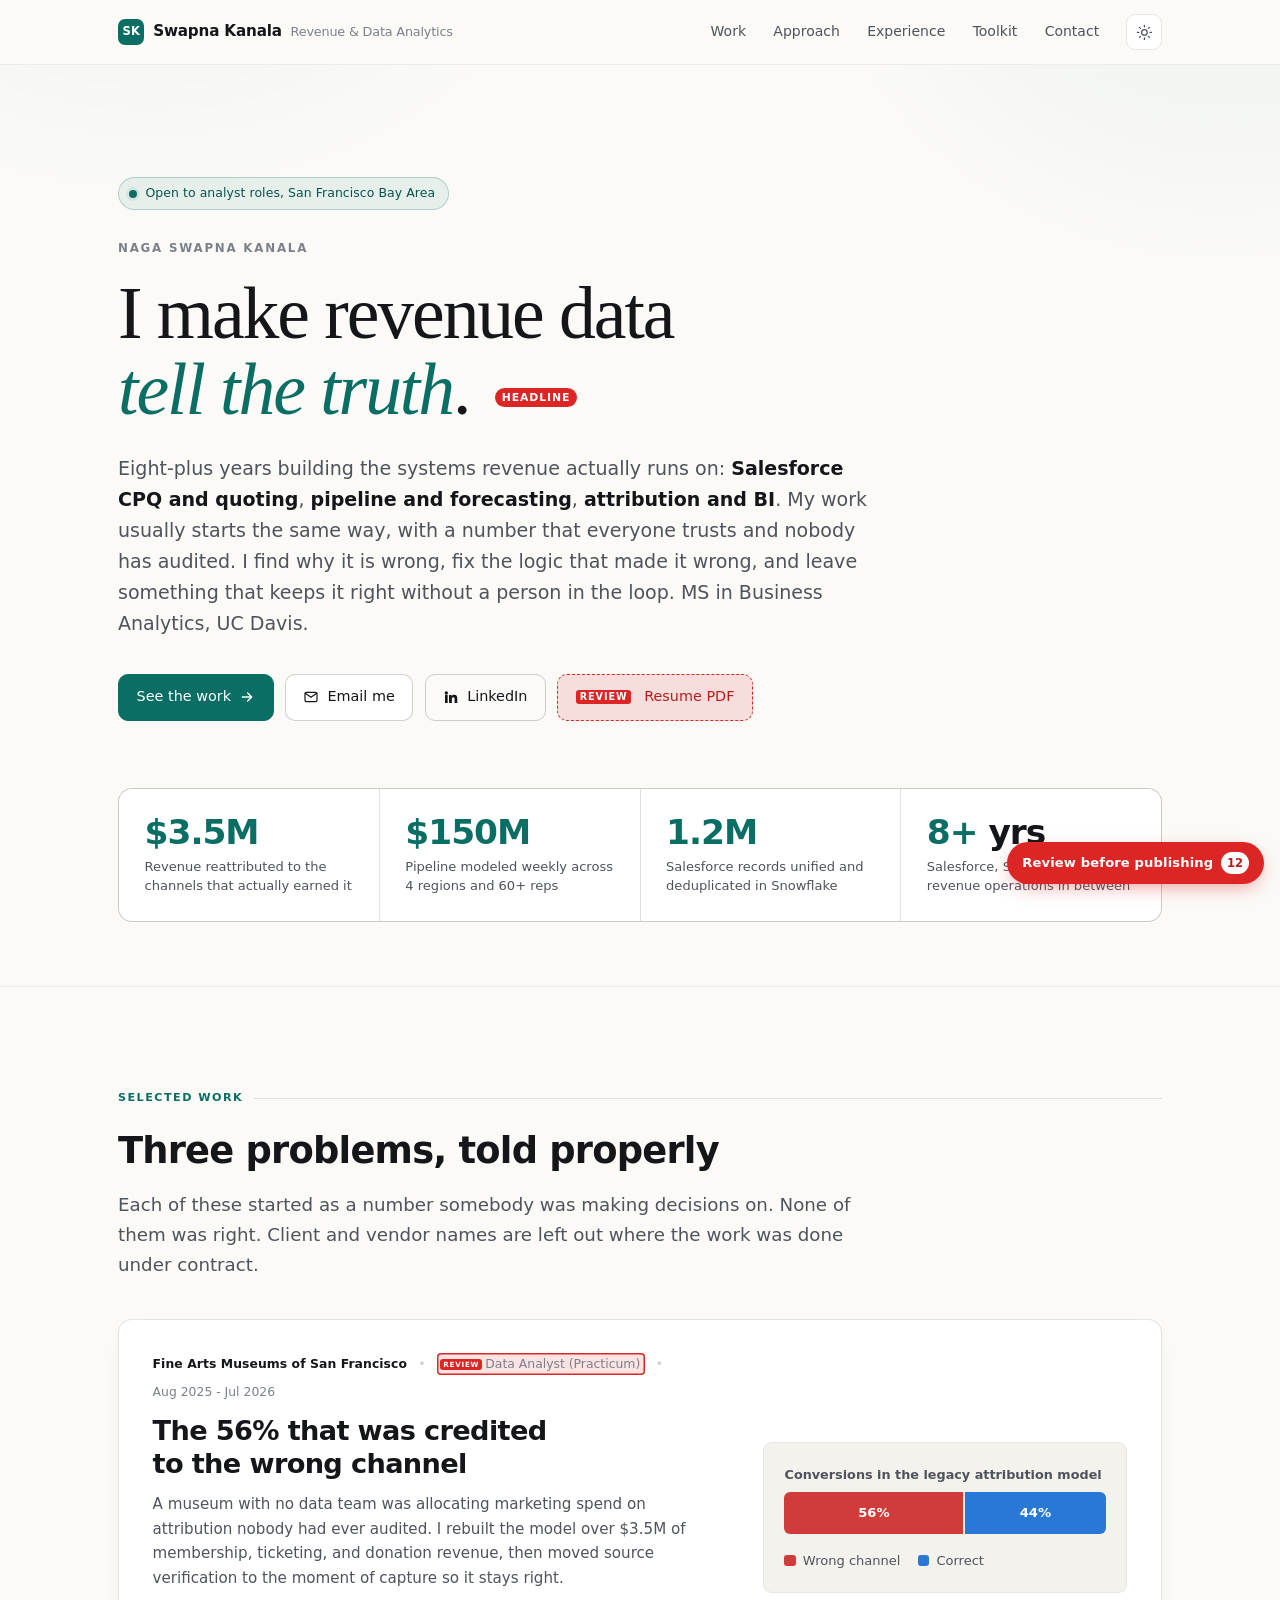
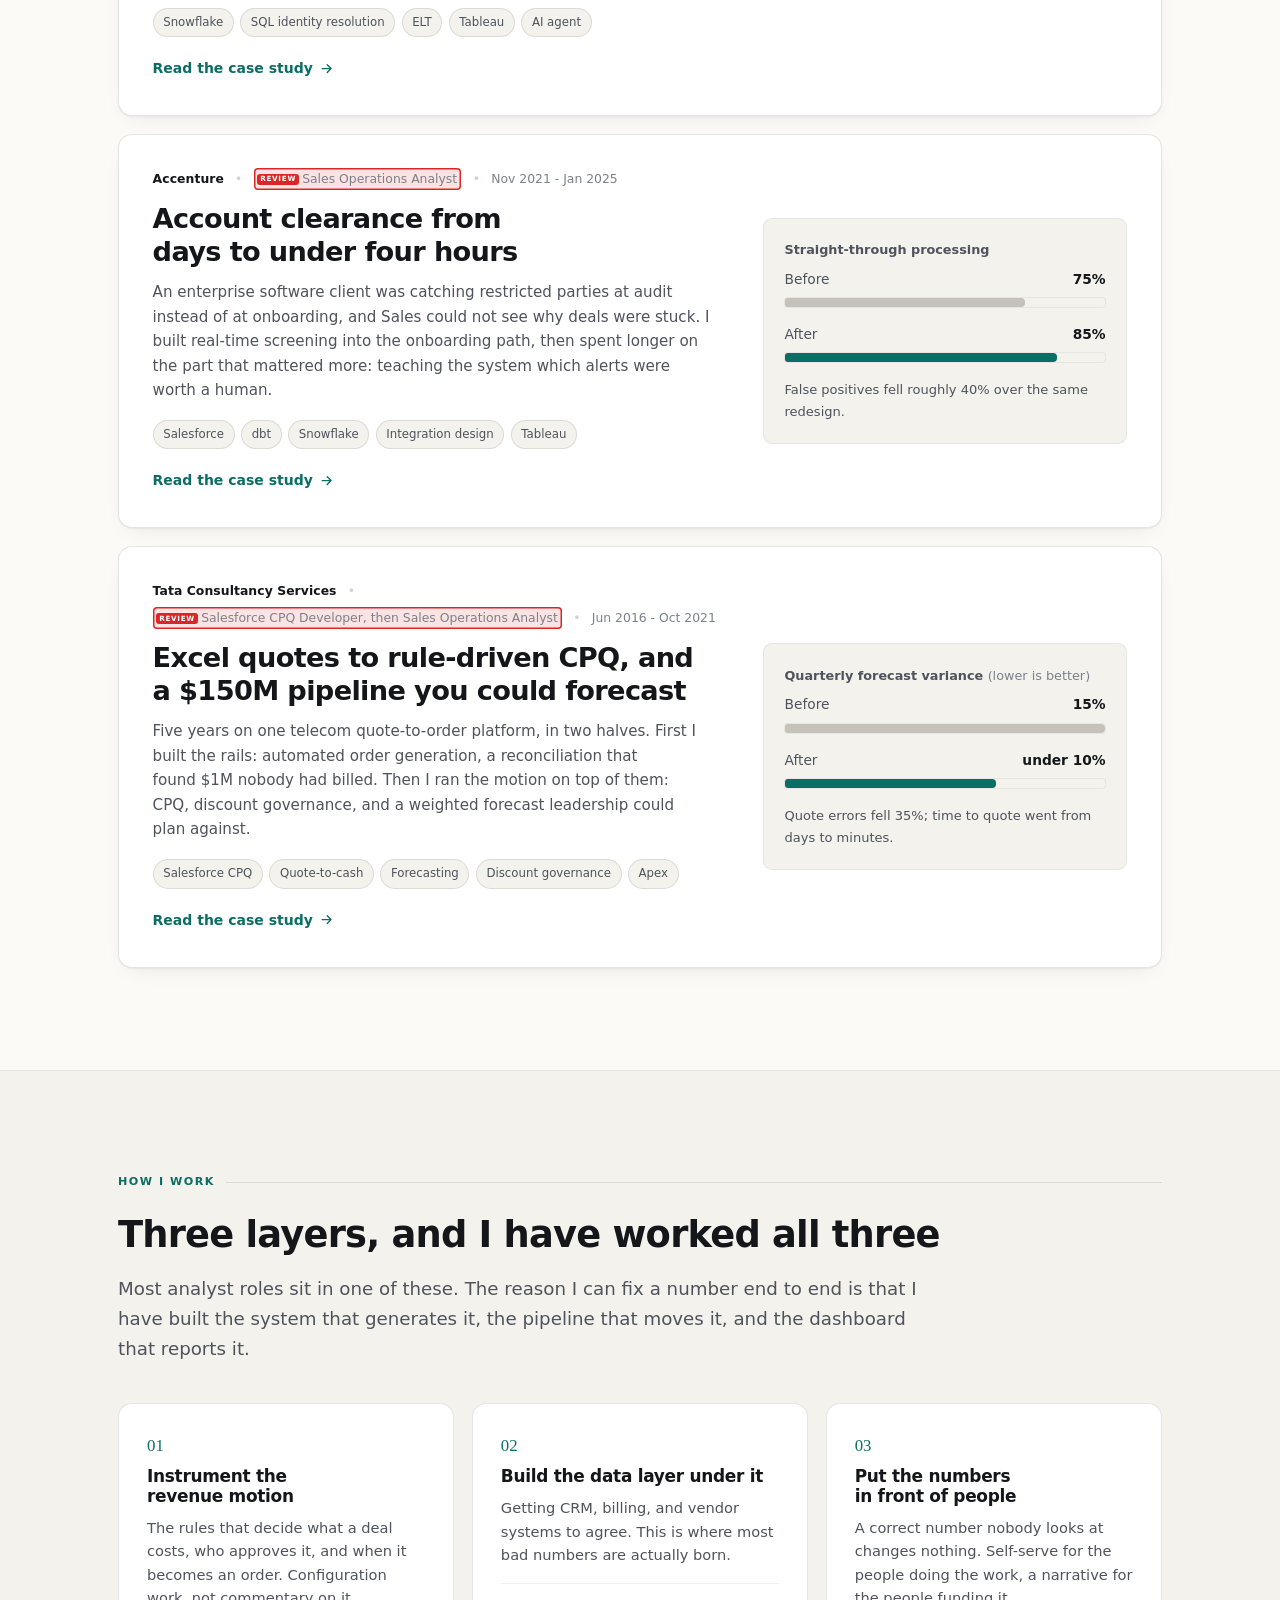
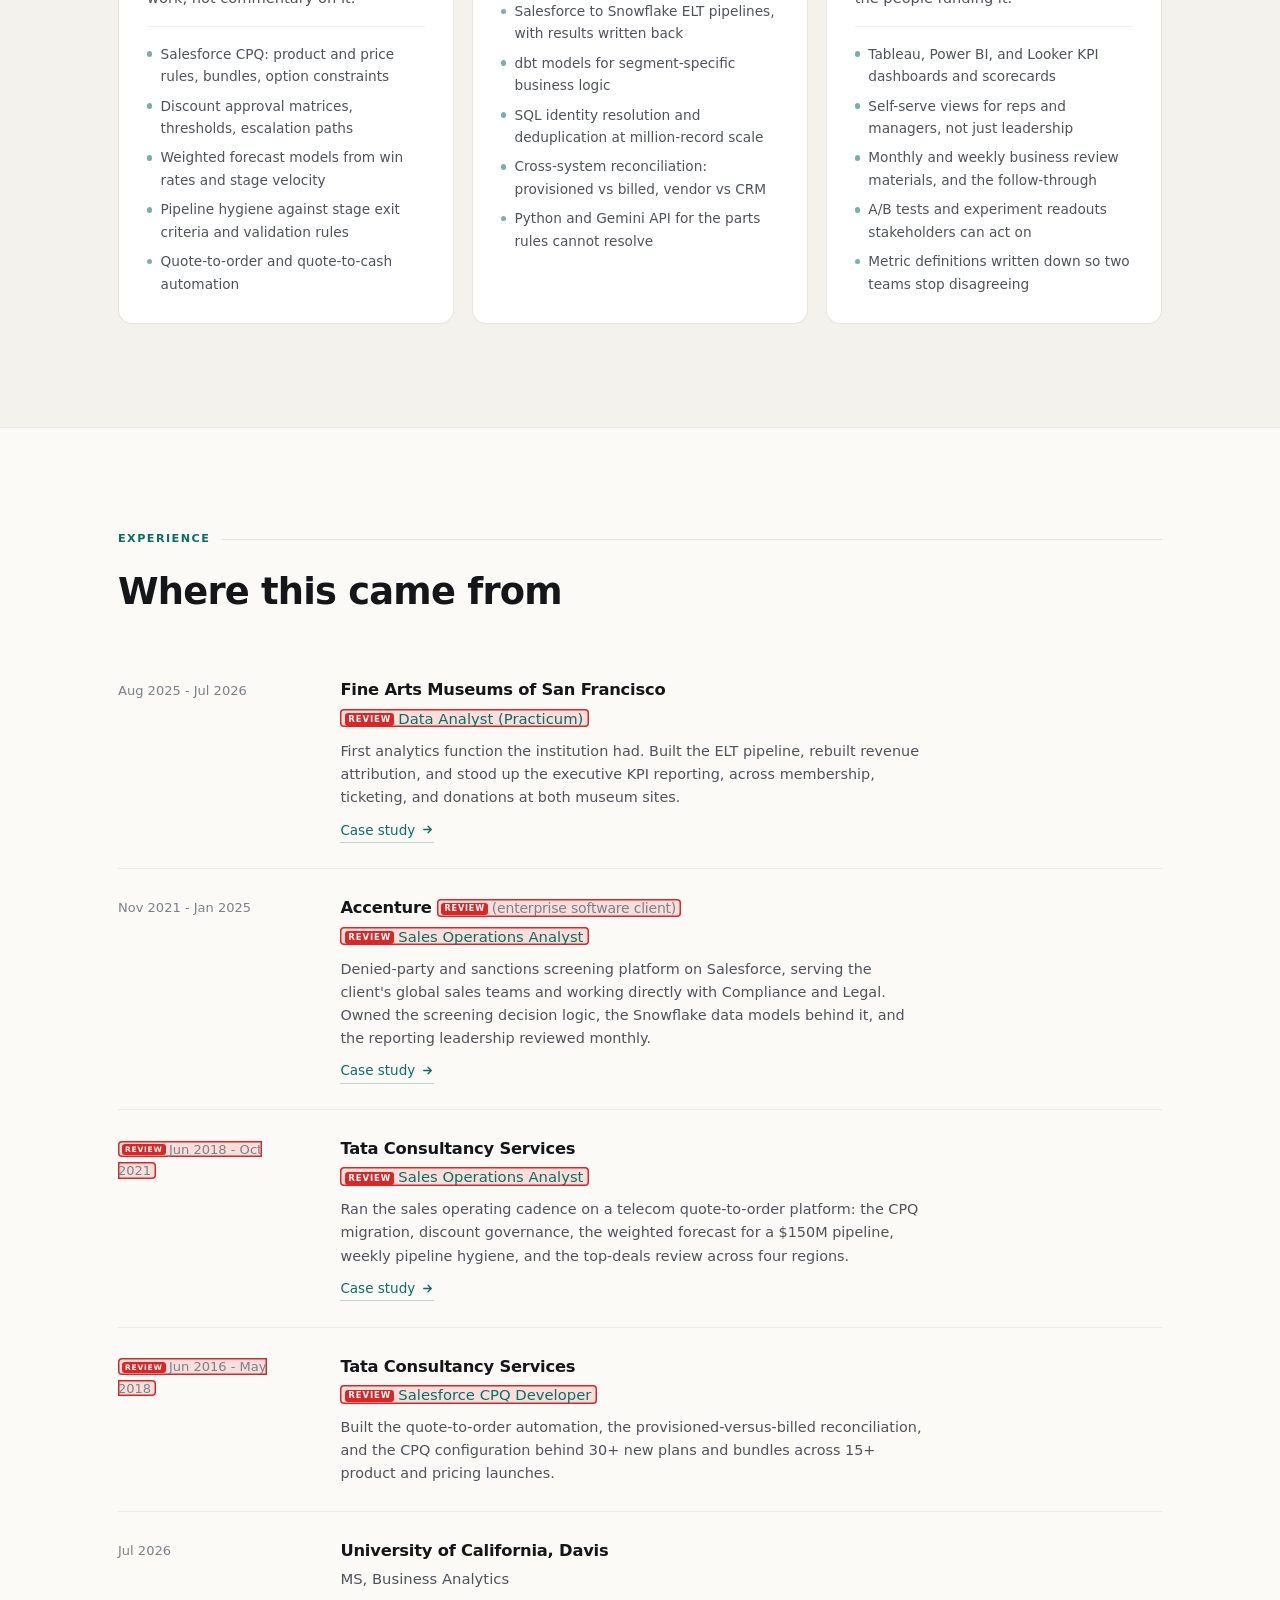
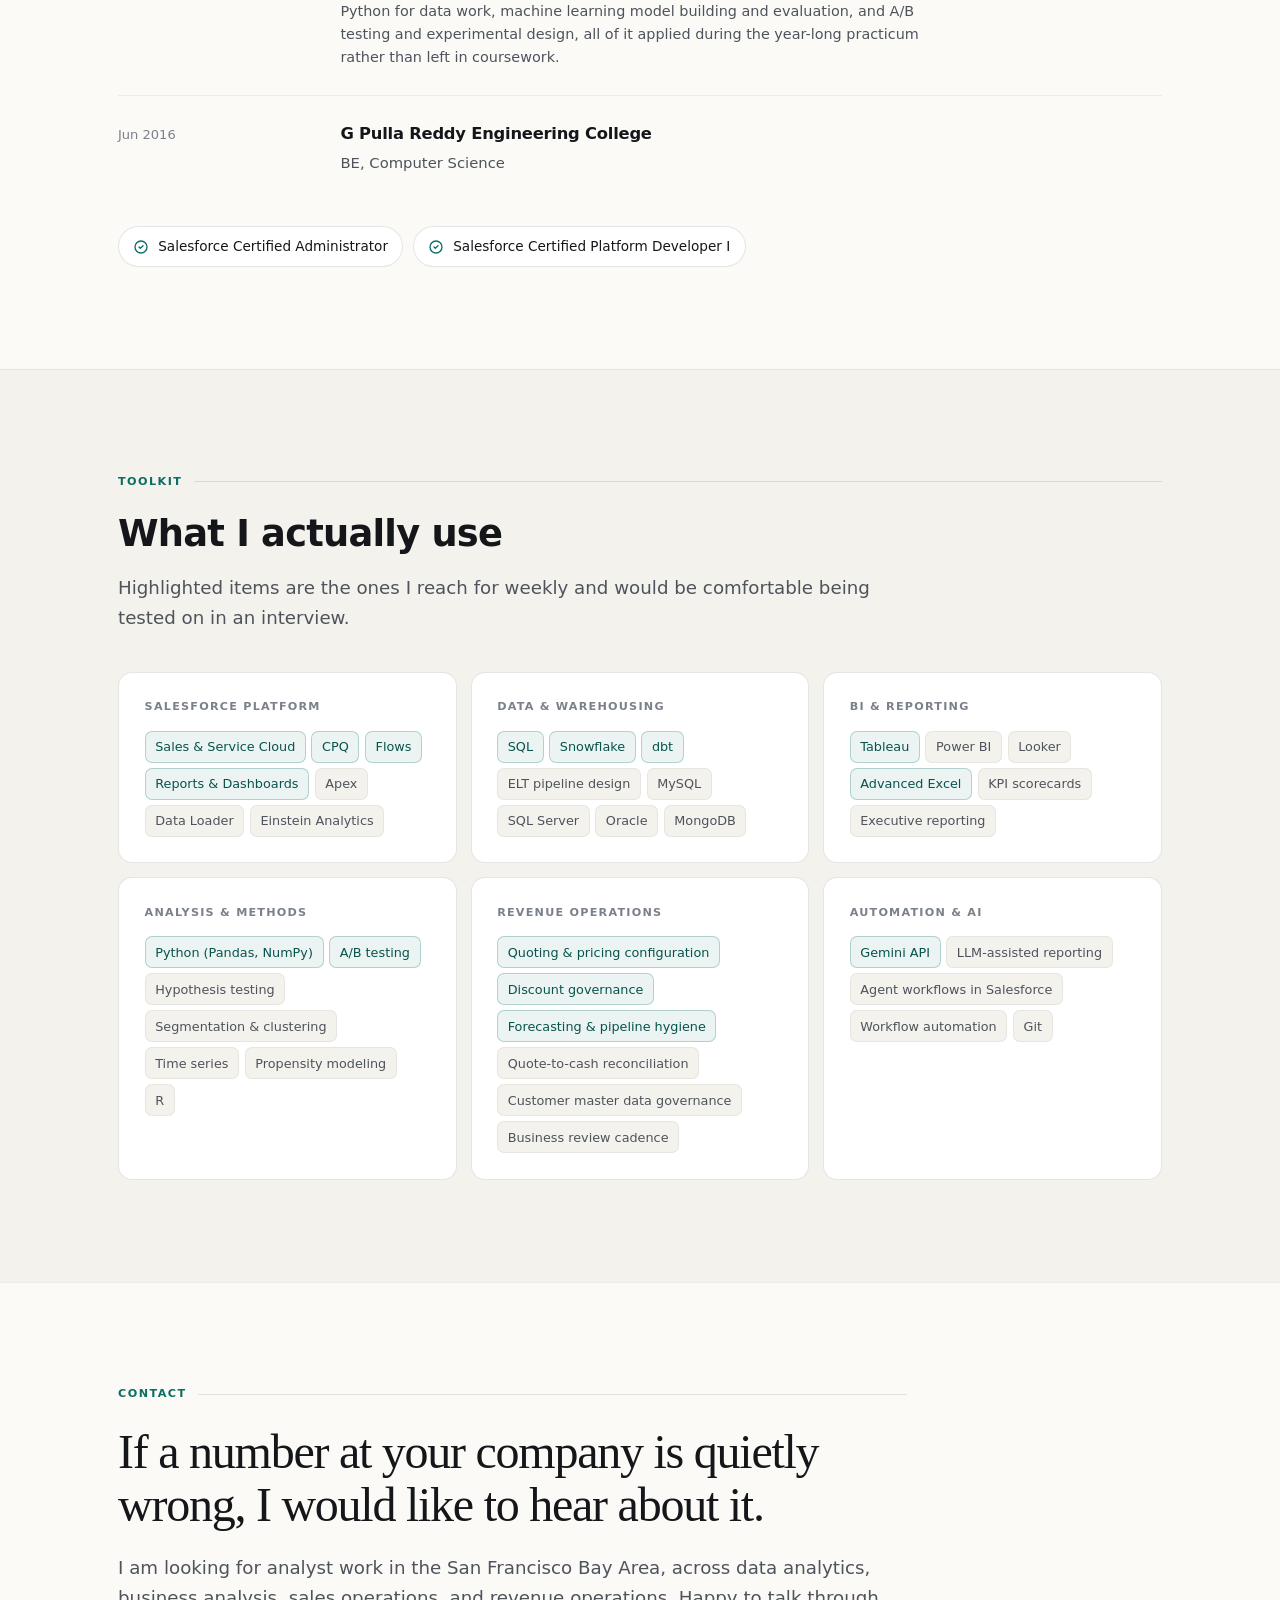
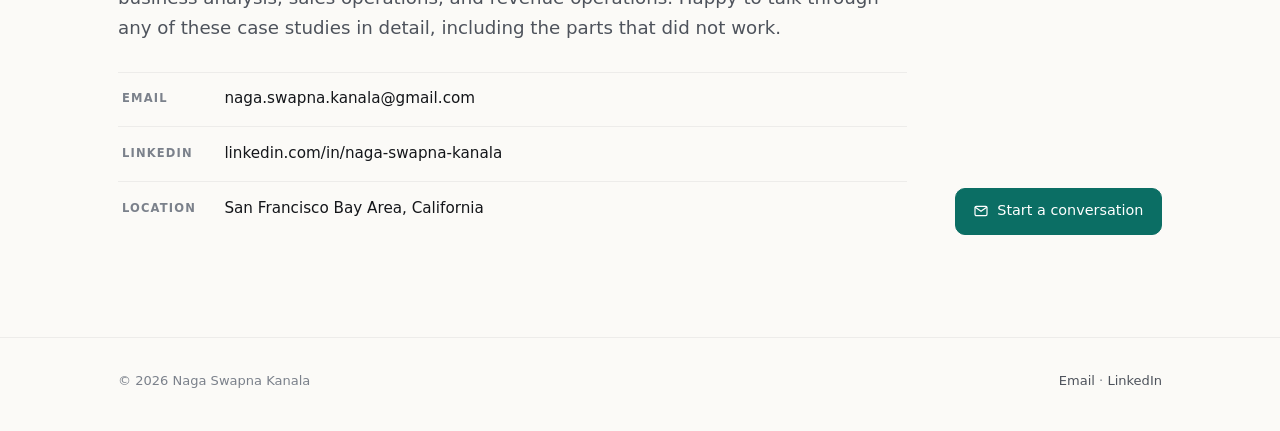
==== commit be648b7c: "Add files via upload" ====
--- a/index.html
+++ b/index.html
@@ -3,14 +3,14 @@
 <head>
 <meta charset="utf-8">
 <meta name="viewport" content="width=device-width, initial-scale=1">
-<title>Naga Swapna Kanala — Revenue & Data Analytics</title>
+<title>Naga Swapna Kanala | Revenue & Data Analytics</title>
 <meta name="description" content="Analyst with 8+ years across sales operations, revenue systems, and data analytics. Salesforce CPQ and quoting, pipeline and forecasting, attribution and BI. MS in Business Analytics, UC Davis. San Francisco Bay Area.">
 <link rel="canonical" href="https://swapna-kanala.vercel.app/">
 <meta name="robots" content="index, follow">
 <meta name="author" content="Naga Swapna Kanala">
 
 <meta property="og:type" content="website">
-<meta property="og:title" content="Naga Swapna Kanala — Revenue & Data Analytics">
+<meta property="og:title" content="Naga Swapna Kanala | Revenue & Data Analytics">
 <meta property="og:description" content="I make revenue data tell the truth. 8+ years across Salesforce CPQ and quoting, pipeline and forecasting, attribution and BI.">
 <meta property="og:url" content="https://swapna-kanala.vercel.app/">
 <meta property="og:site_name" content="Naga Swapna Kanala">
@@ -154,7 +154,7 @@
               <span class="sep" aria-hidden="true">•</span>
               <span class="todo" data-todo="Title must match LinkedIn word for word. Your tailored resumes use other titles for this role; the public site should carry the LinkedIn one." data-where="Work card, FAMSF">Data Analyst (Practicum)</span>
               <span class="sep" aria-hidden="true">•</span>
-              <span>Aug 2025 – Jul 2026</span>
+              <span>Aug 2025 - Jul 2026</span>
             </div>
             <h3 class="workcard__title">The 56% that was credited to the wrong channel</h3>
             <p class="workcard__blurb">
@@ -196,7 +196,7 @@
               <span class="sep" aria-hidden="true">•</span>
               <span class="todo" data-todo="Title must match LinkedIn. Your versions carry Sales Operations Analyst, Business Systems Analyst, and Data Analyst for this role; pick the one LinkedIn shows." data-where="Work card, Accenture">Sales Operations Analyst</span>
               <span class="sep" aria-hidden="true">•</span>
-              <span>Nov 2021 – Jan 2025</span>
+              <span>Nov 2021 - Jan 2025</span>
             </div>
             <h3 class="workcard__title">Account clearance from days to under four hours</h3>
             <p class="workcard__blurb">
@@ -242,7 +242,7 @@
               <span class="sep" aria-hidden="true">•</span>
               <span class="todo" data-todo="Both TCS titles must match LinkedIn." data-where="Work card, TCS">Salesforce CPQ Developer, then Sales Operations Analyst</span>
               <span class="sep" aria-hidden="true">•</span>
-              <span>Jun 2016 – Oct 2021</span>
+              <span>Jun 2016 - Oct 2021</span>
             </div>
             <h3 class="workcard__title">Excel quotes to rule-driven CPQ, and a $150M pipeline you could forecast</h3>
             <p class="workcard__blurb">
@@ -355,7 +355,7 @@
 
       <ol class="timeline">
         <li class="tl">
-          <div class="tl__when">Aug 2025 – Jul 2026</div>
+          <div class="tl__when">Aug 2025 - Jul 2026</div>
           <div>
             <div class="tl__org">Fine Arts Museums of San Francisco</div>
             <div class="tl__role"><span class="todo" data-todo="Title must match LinkedIn." data-where="Experience, FAMSF">Data Analyst (Practicum)</span></div>
@@ -372,7 +372,7 @@
         </li>
 
         <li class="tl">
-          <div class="tl__when">Nov 2021 – Jan 2025</div>
+          <div class="tl__when">Nov 2021 - Jan 2025</div>
           <div>
             <div class="tl__org">Accenture <span class="todo" style="color:var(--ink-3);font-weight:450;font-size:0.875rem" data-todo="Client kept anonymous on purpose: a public page describing a client's compliance architecture is different from a resume line. Name the client here only if you are comfortable with that." data-where="Experience, Accenture">(enterprise software client)</span></div>
             <div class="tl__role"><span class="todo" data-todo="Title must match LinkedIn." data-where="Experience, Accenture">Sales Operations Analyst</span></div>
@@ -390,7 +390,7 @@
         </li>
 
         <li class="tl">
-          <div class="tl__when"><span class="todo" data-todo="TCS dates exist in three versions across your files: Jun 2018 to Oct 2021 (locked record, used here), Jan 2019 to Oct 2021, and Jun 2019 to Oct 2021 (old master PDF). Confirm against LinkedIn." data-where="Experience, TCS dates">Jun 2018 – Oct 2021</span></div>
+          <div class="tl__when"><span class="todo" data-todo="TCS dates exist in three versions across your files: Jun 2018 to Oct 2021 (locked record, used here), Jan 2019 to Oct 2021, and Jun 2019 to Oct 2021 (old master PDF). Confirm against LinkedIn." data-where="Experience, TCS dates">Jun 2018 - Oct 2021</span></div>
           <div>
             <div class="tl__org">Tata Consultancy Services</div>
             <div class="tl__role"><span class="todo" data-todo="Title must match LinkedIn." data-where="Experience, TCS">Sales Operations Analyst</span></div>
@@ -407,7 +407,7 @@
         </li>
 
         <li class="tl">
-          <div class="tl__when"><span class="todo" data-todo="Same date question as above: Jun 2016 to May 2018 is the locked record; other files say May 2019 or Jan 2019. Confirm against LinkedIn." data-where="Experience, TCS dates">Jun 2016 – May 2018</span></div>
+          <div class="tl__when"><span class="todo" data-todo="Same date question as above: Jun 2016 to May 2018 is the locked record; other files say May 2019 or Jan 2019. Confirm against LinkedIn." data-where="Experience, TCS dates">Jun 2016 - May 2018</span></div>
           <div>
             <div class="tl__org">Tata Consultancy Services</div>
             <div class="tl__role"><span class="todo" data-todo="Title must match LinkedIn." data-where="Experience, TCS">Salesforce CPQ Developer</span></div>
--- a/assets/styles.css
+++ b/assets/styles.css
@@ -0,0 +1,1549 @@
+/* ==========================================================================
+   Naga Swapna Kanala — portfolio
+   Zero dependencies. One stylesheet. Light + dark, both selected.
+   ========================================================================== */
+
+/* --------------------------------------------------------------------------
+   1. Tokens
+   -------------------------------------------------------------------------- */
+
+:root {
+  color-scheme: light;
+
+  /* Surfaces */
+  --page:          #fbfaf7;
+  --surface:       #ffffff;
+  --surface-sunk:  #f4f2ed;
+  --surface-hover: #f7f5f0;
+
+  /* Ink */
+  --ink:           #14161a;
+  --ink-2:         #4e535c;
+  --ink-3:         #7b818b;
+
+  /* Lines */
+  --line:          rgba(20, 22, 26, 0.11);
+  --line-strong:   rgba(20, 22, 26, 0.20);
+  --line-hair:     rgba(20, 22, 26, 0.06);
+
+  /* Accent */
+  --accent:        #0b6e64;
+  --accent-ink:    #08534c;
+  --accent-wash:   rgba(11, 110, 100, 0.08);
+  --accent-edge:   rgba(11, 110, 100, 0.26);
+
+  /* Chart roles (validated against --page in both modes) */
+  --series-1:      #2a78d6;
+  --series-2:      #d03b3b;
+  --series-mute:   #c4c2bb;
+  --grid:          rgba(20, 22, 26, 0.09);
+
+  /* Elevation */
+  --lift:   0 1px 2px rgba(20, 22, 26, 0.05), 0 8px 24px -12px rgba(20, 22, 26, 0.12);
+  --lift-2: 0 1px 2px rgba(20, 22, 26, 0.06), 0 18px 42px -18px rgba(20, 22, 26, 0.20);
+
+  /* Type */
+  --sans: "Inter", -apple-system, BlinkMacSystemFont, "Segoe UI", system-ui, sans-serif;
+  --display: "Newsreader", ui-serif, Georgia, "Times New Roman", serif;
+
+  /* Rhythm */
+  --wrap: 1140px;
+  --prose: 70ch;
+  --gutter: clamp(1.25rem, 5vw, 3rem);
+  --radius: 14px;
+  --radius-sm: 9px;
+}
+
+@media (prefers-color-scheme: dark) {
+  :root:not([data-theme="light"]) {
+    color-scheme: dark;
+
+    --page:          #0f1115;
+    --surface:       #171a20;
+    --surface-sunk:  #1d2027;
+    --surface-hover: #1e2229;
+
+    --ink:           #edeff2;
+    --ink-2:         #a7aeb9;
+    --ink-3:         #79808b;
+
+    --line:          rgba(237, 239, 242, 0.13);
+    --line-strong:   rgba(237, 239, 242, 0.24);
+    --line-hair:     rgba(237, 239, 242, 0.07);
+
+    --accent:        #35b3a2;
+    --accent-ink:    #5ecbbb;
+    --accent-wash:   rgba(53, 179, 162, 0.11);
+    --accent-edge:   rgba(53, 179, 162, 0.32);
+
+    --series-1:      #3987e5;
+    --series-2:      #e66767;
+    --series-mute:   #464b55;
+    --grid:          rgba(237, 239, 242, 0.10);
+
+    --lift:   0 1px 2px rgba(0, 0, 0, 0.4), 0 8px 24px -12px rgba(0, 0, 0, 0.6);
+    --lift-2: 0 1px 2px rgba(0, 0, 0, 0.45), 0 18px 42px -18px rgba(0, 0, 0, 0.7);
+  }
+}
+
+:root[data-theme="dark"] {
+  color-scheme: dark;
+
+  --page:          #0f1115;
+  --surface:       #171a20;
+  --surface-sunk:  #1d2027;
+  --surface-hover: #1e2229;
+
+  --ink:           #edeff2;
+  --ink-2:         #a7aeb9;
+  --ink-3:         #79808b;
+
+  --line:          rgba(237, 239, 242, 0.13);
+  --line-strong:   rgba(237, 239, 242, 0.24);
+  --line-hair:     rgba(237, 239, 242, 0.07);
+
+  --accent:        #35b3a2;
+  --accent-ink:    #5ecbbb;
+  --accent-wash:   rgba(53, 179, 162, 0.11);
+  --accent-edge:   rgba(53, 179, 162, 0.32);
+
+  --series-1:      #3987e5;
+  --series-2:      #e66767;
+  --series-mute:   #464b55;
+  --grid:          rgba(237, 239, 242, 0.10);
+
+  --lift:   0 1px 2px rgba(0, 0, 0, 0.4), 0 8px 24px -12px rgba(0, 0, 0, 0.6);
+  --lift-2: 0 1px 2px rgba(0, 0, 0, 0.45), 0 18px 42px -18px rgba(0, 0, 0, 0.7);
+}
+
+/* --------------------------------------------------------------------------
+   2. Reset
+   -------------------------------------------------------------------------- */
+
+*, *::before, *::after { box-sizing: border-box; }
+
+html {
+  -webkit-text-size-adjust: 100%;
+  scroll-behavior: smooth;
+  scroll-padding-top: 5.5rem;
+}
+
+@media (prefers-reduced-motion: reduce) {
+  html { scroll-behavior: auto; }
+  *, *::before, *::after {
+    animation-duration: 0.01ms !important;
+    transition-duration: 0.01ms !important;
+  }
+}
+
+body {
+  margin: 0;
+  background: var(--page);
+  color: var(--ink);
+  font-family: var(--sans);
+  font-size: 1rem;
+  line-height: 1.65;
+  font-feature-settings: "cv05" 1, "cv11" 1;
+  -webkit-font-smoothing: antialiased;
+  text-rendering: optimizeLegibility;
+  overflow-x: hidden;
+}
+
+img, svg { max-width: 100%; height: auto; display: block; }
+a { color: inherit; }
+
+h1, h2, h3, h4 {
+  margin: 0;
+  font-weight: 560;
+  line-height: 1.15;
+  letter-spacing: -0.021em;
+  text-wrap: balance;
+}
+
+p { margin: 0; text-wrap: pretty; }
+ul, ol { margin: 0; padding: 0; }
+
+:focus-visible {
+  outline: 2px solid var(--accent);
+  outline-offset: 3px;
+  border-radius: 4px;
+}
+
+::selection { background: var(--accent-wash); color: var(--ink); }
+
+.sr-only {
+  position: absolute; width: 1px; height: 1px;
+  padding: 0; margin: -1px; overflow: hidden;
+  clip: rect(0 0 0 0); white-space: nowrap; border: 0;
+}
+
+.skip {
+  position: absolute; left: 50%; top: 0;
+  transform: translate(-50%, -150%);
+  z-index: 100; padding: 0.7rem 1.2rem;
+  background: var(--accent); color: #fff;
+  border-radius: 0 0 10px 10px; font-size: 0.875rem;
+  font-weight: 560; text-decoration: none;
+  transition: transform 0.18s ease;
+}
+.skip:focus { transform: translate(-50%, 0); }
+
+/* --------------------------------------------------------------------------
+   3. Layout
+   -------------------------------------------------------------------------- */
+
+.wrap {
+  width: 100%;
+  max-width: var(--wrap);
+  margin-inline: auto;
+  padding-inline: var(--gutter);
+}
+
+.prose { max-width: var(--prose); }
+
+section { position: relative; }
+
+.band {
+  padding-block: clamp(3.5rem, 8vw, 6.5rem);
+  border-top: 1px solid var(--line-hair);
+}
+.band--sunk { background: var(--surface-sunk); }
+.band--tight { padding-block: clamp(2.5rem, 5vw, 4rem); }
+
+.eyebrow {
+  display: flex;
+  align-items: center;
+  gap: 0.7rem;
+  margin-bottom: 1.4rem;
+  font-size: 0.7rem;
+  font-weight: 620;
+  letter-spacing: 0.13em;
+  text-transform: uppercase;
+  color: var(--accent);
+}
+.eyebrow::after {
+  content: "";
+  flex: 1;
+  height: 1px;
+  background: var(--line);
+}
+
+.h2 { font-size: clamp(1.6rem, 3.4vw, 2.3rem); }
+.h3 { font-size: clamp(1.18rem, 2.2vw, 1.4rem); }
+
+.lede {
+  margin-top: 1.1rem;
+  font-size: clamp(1.02rem, 1.7vw, 1.14rem);
+  line-height: 1.65;
+  color: var(--ink-2);
+}
+
+/* --------------------------------------------------------------------------
+   4. Header
+   -------------------------------------------------------------------------- */
+
+.masthead {
+  position: sticky;
+  top: env(safe-area-inset-top, 0px);
+  z-index: 40;
+  background: color-mix(in srgb, var(--page) 86%, transparent);
+  backdrop-filter: saturate(1.6) blur(14px);
+  -webkit-backdrop-filter: saturate(1.6) blur(14px);
+  border-bottom: 1px solid var(--line-hair);
+}
+@supports not (backdrop-filter: blur(1px)) {
+  .masthead { background: var(--page); }
+}
+
+.masthead__inner {
+  display: flex;
+  align-items: center;
+  gap: 1rem;
+  min-height: 4rem;
+}
+
+.brand {
+  display: inline-flex;
+  align-items: baseline;
+  gap: 0.55rem;
+  font-weight: 600;
+  font-size: 0.95rem;
+  letter-spacing: -0.012em;
+  text-decoration: none;
+  margin-right: auto;
+  white-space: nowrap;
+}
+.brand__mark {
+  display: grid;
+  place-items: center;
+  width: 1.65rem; height: 1.65rem;
+  flex: 0 0 auto;
+  align-self: center;
+  border-radius: 7px;
+  background: var(--accent);
+  color: #fff;
+  font-size: 0.72rem;
+  font-weight: 680;
+  letter-spacing: 0.01em;
+}
+.brand__role {
+  color: var(--ink-3);
+  font-weight: 450;
+  font-size: 0.8rem;
+}
+@media (max-width: 640px) { .brand__role { display: none; } }
+
+.navlinks {
+  display: flex;
+  align-items: center;
+  gap: 0.35rem;
+  list-style: none;
+}
+@media (max-width: 860px) { .navlinks { display: none; } }
+
+.navlinks a {
+  display: block;
+  padding: 0.42rem 0.68rem;
+  border-radius: 8px;
+  font-size: 0.875rem;
+  color: var(--ink-2);
+  text-decoration: none;
+  transition: color 0.15s ease, background 0.15s ease;
+}
+.navlinks a:hover { color: var(--ink); background: var(--surface-hover); }
+
+/* --------------------------------------------------------------------------
+   5. Buttons
+   -------------------------------------------------------------------------- */
+
+.btn {
+  display: inline-flex;
+  align-items: center;
+  gap: 0.5rem;
+  padding: 0.66rem 1.1rem;
+  border: 1px solid var(--line-strong);
+  border-radius: 10px;
+  background: var(--surface);
+  color: var(--ink);
+  font: inherit;
+  font-size: 0.9rem;
+  font-weight: 540;
+  text-decoration: none;
+  cursor: pointer;
+  transition: background 0.16s ease, border-color 0.16s ease, transform 0.16s ease;
+}
+.btn:hover { background: var(--surface-hover); border-color: var(--accent-edge); }
+.btn:active { transform: translateY(1px); }
+
+.btn--primary {
+  background: var(--accent);
+  border-color: var(--accent);
+  color: #fff;
+}
+.btn--primary:hover {
+  background: var(--accent-ink);
+  border-color: var(--accent-ink);
+  color: #fff;
+}
+:root[data-theme="dark"] .btn--primary,
+:root[data-theme="dark"] .btn--primary:hover { color: #08110f; }
+@media (prefers-color-scheme: dark) {
+  :root:not([data-theme="light"]) .btn--primary,
+  :root:not([data-theme="light"]) .btn--primary:hover { color: #08110f; }
+}
+
+.btn--ghost { background: transparent; }
+.btn--ghost:hover { background: var(--accent-wash); }
+
+.btn__icon { width: 1rem; height: 1rem; flex: 0 0 auto; }
+
+.themetoggle {
+  display: grid;
+  place-items: center;
+  width: 2.25rem; height: 2.25rem;
+  flex: 0 0 auto;
+  padding: 0;
+  border: 1px solid var(--line);
+  border-radius: 9px;
+  background: var(--surface);
+  color: var(--ink-2);
+  cursor: pointer;
+  transition: color 0.15s ease, border-color 0.15s ease;
+}
+.themetoggle:hover { color: var(--ink); border-color: var(--accent-edge); }
+.themetoggle svg { width: 1.05rem; height: 1.05rem; }
+.themetoggle .i-moon { display: none; }
+:root[data-theme="dark"] .themetoggle .i-moon { display: block; }
+:root[data-theme="dark"] .themetoggle .i-sun { display: none; }
+@media (prefers-color-scheme: dark) {
+  :root:not([data-theme="light"]) .themetoggle .i-moon { display: block; }
+  :root:not([data-theme="light"]) .themetoggle .i-sun { display: none; }
+}
+
+/* --------------------------------------------------------------------------
+   6. Hero
+   -------------------------------------------------------------------------- */
+
+.hero {
+  position: relative;
+  padding-block: clamp(3.5rem, 9vw, 7rem) clamp(2.5rem, 5vw, 4rem);
+  overflow: hidden;
+}
+
+.hero::before {
+  content: "";
+  position: absolute;
+  inset: -40% -10% auto -10%;
+  height: 130%;
+  background:
+    radial-gradient(48% 60% at 18% 0%, var(--accent-wash), transparent 70%),
+    radial-gradient(40% 50% at 88% 12%, var(--accent-wash), transparent 72%);
+  pointer-events: none;
+  z-index: 0;
+}
+
+.hero > .wrap { position: relative; z-index: 1; }
+
+.hero__avail {
+  display: inline-flex;
+  align-items: center;
+  gap: 0.55rem;
+  margin-bottom: 1.8rem;
+  padding: 0.34rem 0.8rem 0.34rem 0.6rem;
+  border: 1px solid var(--accent-edge);
+  border-radius: 999px;
+  background: var(--accent-wash);
+  font-size: 0.78rem;
+  font-weight: 520;
+  color: var(--accent-ink);
+  letter-spacing: 0.005em;
+}
+.hero__dot {
+  width: 0.5rem; height: 0.5rem;
+  border-radius: 50%;
+  background: var(--accent);
+  box-shadow: 0 0 0 3px var(--accent-wash);
+}
+
+.hero__name {
+  font-size: 0.74rem;
+  font-weight: 620;
+  letter-spacing: 0.15em;
+  text-transform: uppercase;
+  color: var(--ink-3);
+  margin-bottom: 1rem;
+}
+
+.hero__h1 {
+  font-family: var(--display);
+  font-weight: 420;
+  font-size: clamp(2.35rem, 6.6vw, 4.6rem);
+  line-height: 1.04;
+  letter-spacing: -0.028em;
+  max-width: 21ch;
+}
+.hero__h1 em {
+  font-style: italic;
+  color: var(--accent);
+}
+
+.hero__sub {
+  margin-top: 1.6rem;
+  max-width: 62ch;
+  font-size: clamp(1.03rem, 1.9vw, 1.19rem);
+  line-height: 1.62;
+  color: var(--ink-2);
+}
+.hero__sub strong { color: var(--ink); font-weight: 560; }
+
+.hero__cta {
+  display: flex;
+  flex-wrap: wrap;
+  gap: 0.7rem;
+  margin-top: 2.2rem;
+}
+
+/* Stat strip */
+.statstrip {
+  display: grid;
+  grid-template-columns: repeat(4, 1fr);
+  gap: 1px;
+  margin-top: clamp(2.8rem, 6vw, 4.2rem);
+  background: var(--line);
+  border: 1px solid var(--line);
+  border-radius: var(--radius);
+  overflow: hidden;
+}
+@media (max-width: 860px) { .statstrip { grid-template-columns: repeat(2, 1fr); } }
+
+.stat {
+  padding: clamp(1.1rem, 2.4vw, 1.6rem);
+  background: var(--surface);
+}
+.stat__num {
+  font-size: clamp(1.6rem, 3.6vw, 2.15rem);
+  font-weight: 600;
+  letter-spacing: -0.03em;
+  line-height: 1.05;
+  color: var(--ink);
+}
+.stat__num span { color: var(--accent); }
+.stat__label {
+  margin-top: 0.45rem;
+  font-size: 0.815rem;
+  line-height: 1.45;
+  color: var(--ink-2);
+}
+
+/* --------------------------------------------------------------------------
+   7. Work cards
+   -------------------------------------------------------------------------- */
+
+.workgrid {
+  display: grid;
+  gap: 1.1rem;
+  margin-top: 2.4rem;
+}
+
+.workcard {
+  position: relative;
+  display: grid;
+  grid-template-columns: minmax(0, 1.55fr) minmax(0, 1fr);
+  gap: clamp(1.4rem, 3.5vw, 3rem);
+  align-items: center;
+  padding: clamp(1.4rem, 3vw, 2.1rem);
+  border: 1px solid var(--line);
+  border-radius: var(--radius);
+  background: var(--surface);
+  box-shadow: var(--lift);
+  text-decoration: none;
+  transition: border-color 0.2s ease, box-shadow 0.2s ease, transform 0.2s ease;
+}
+.workcard:hover {
+  border-color: var(--accent-edge);
+  box-shadow: var(--lift-2);
+  transform: translateY(-2px);
+}
+@media (max-width: 800px) {
+  .workcard { grid-template-columns: 1fr; }
+  .workcard__viz { order: -1; }
+}
+
+.workcard__meta {
+  display: flex;
+  flex-wrap: wrap;
+  align-items: center;
+  gap: 0.4rem 0.7rem;
+  font-size: 0.775rem;
+  color: var(--ink-3);
+}
+.workcard__org {
+  font-weight: 620;
+  color: var(--ink);
+  letter-spacing: 0.005em;
+}
+.workcard__meta .sep { color: var(--line-strong); }
+
+.workcard__title {
+  margin-top: 0.8rem;
+  font-size: clamp(1.28rem, 2.6vw, 1.7rem);
+  letter-spacing: -0.024em;
+  line-height: 1.2;
+}
+.workcard__blurb {
+  margin-top: 0.75rem;
+  font-size: 0.945rem;
+  line-height: 1.62;
+  color: var(--ink-2);
+}
+
+.workcard__tags {
+  display: flex;
+  flex-wrap: wrap;
+  gap: 0.4rem;
+  margin-top: 1.1rem;
+  list-style: none;
+}
+.tag {
+  padding: 0.24rem 0.6rem;
+  border: 1px solid var(--line);
+  border-radius: 999px;
+  background: var(--surface-sunk);
+  font-size: 0.735rem;
+  font-weight: 500;
+  color: var(--ink-2);
+  white-space: nowrap;
+}
+
+.workcard__more {
+  display: inline-flex;
+  align-items: center;
+  gap: 0.4rem;
+  margin-top: 1.25rem;
+  font-size: 0.875rem;
+  font-weight: 560;
+  color: var(--accent);
+}
+.workcard__more svg { width: 0.95rem; height: 0.95rem; transition: transform 0.2s ease; }
+.workcard:hover .workcard__more svg { transform: translateX(3px); }
+
+.workcard__viz {
+  padding: clamp(0.9rem, 2vw, 1.3rem);
+  border: 1px solid var(--line-hair);
+  border-radius: var(--radius-sm);
+  background: var(--surface-sunk);
+}
+
+/* --------------------------------------------------------------------------
+   8. Capability bands
+   -------------------------------------------------------------------------- */
+
+.capgrid {
+  display: grid;
+  grid-template-columns: repeat(auto-fit, minmax(260px, 1fr));
+  gap: 1.1rem;
+  margin-top: 2.4rem;
+}
+
+.cap {
+  padding: clamp(1.3rem, 2.6vw, 1.75rem);
+  border: 1px solid var(--line);
+  border-radius: var(--radius);
+  background: var(--surface);
+}
+.cap__num {
+  font-family: var(--display);
+  font-size: 1.05rem;
+  font-weight: 500;
+  color: var(--accent);
+  font-variant-numeric: tabular-nums;
+}
+.cap__title {
+  margin-top: 0.5rem;
+  font-size: 1.06rem;
+  letter-spacing: -0.017em;
+}
+.cap__body {
+  margin-top: 0.6rem;
+  font-size: 0.915rem;
+  line-height: 1.6;
+  color: var(--ink-2);
+}
+.cap__list {
+  margin-top: 1rem;
+  padding-top: 1rem;
+  border-top: 1px solid var(--line-hair);
+  list-style: none;
+  display: grid;
+  gap: 0.42rem;
+  font-size: 0.855rem;
+  color: var(--ink-2);
+}
+/* Marker is absolutely positioned rather than a grid cell: a grid row would
+   split inline children (a <strong> plus its trailing text) into separate
+   items and wrap each one into the narrow marker column. */
+.cap__list li {
+  position: relative;
+  padding-left: 0.85rem;
+}
+.cap__list li::before {
+  content: "";
+  position: absolute;
+  left: 0;
+  top: 0.55rem;
+  width: 0.34rem; height: 0.34rem;
+  border-radius: 50%;
+  background: var(--accent);
+  opacity: 0.55;
+}
+
+/* --------------------------------------------------------------------------
+   9. Timeline
+   -------------------------------------------------------------------------- */
+
+.timeline {
+  margin-top: 2.4rem;
+  list-style: none;
+  display: grid;
+  gap: 0;
+}
+
+.tl {
+  position: relative;
+  display: grid;
+  grid-template-columns: 11.5rem 1fr;
+  gap: clamp(1rem, 3vw, 2.5rem);
+  padding-block: 1.6rem;
+  border-top: 1px solid var(--line-hair);
+}
+.tl:first-child { border-top: 0; }
+@media (max-width: 740px) {
+  .tl { grid-template-columns: 1fr; gap: 0.5rem; }
+}
+
+.tl__when {
+  font-size: 0.815rem;
+  font-variant-numeric: tabular-nums;
+  color: var(--ink-3);
+  padding-top: 0.15rem;
+}
+.tl__org {
+  font-size: 1.02rem;
+  font-weight: 600;
+  letter-spacing: -0.013em;
+}
+.tl__role {
+  margin-top: 0.15rem;
+  font-size: 0.925rem;
+  color: var(--accent);
+  font-weight: 520;
+}
+.tl__note {
+  margin-top: 0.55rem;
+  font-size: 0.9rem;
+  line-height: 1.6;
+  color: var(--ink-2);
+  max-width: 64ch;
+}
+.tl__link {
+  display: inline-flex;
+  align-items: center;
+  gap: 0.35rem;
+  margin-top: 0.6rem;
+  font-size: 0.845rem;
+  font-weight: 540;
+  color: var(--accent);
+  text-decoration: none;
+  border-bottom: 1px solid var(--accent-edge);
+  padding-bottom: 1px;
+}
+.tl__link:hover { border-bottom-color: var(--accent); }
+
+.tl--edu .tl__role { color: var(--ink-2); }
+
+/* --------------------------------------------------------------------------
+   10. Toolkit
+   -------------------------------------------------------------------------- */
+
+/* Cells carry their own border and the grid uses a real gap. A 1px gap over a
+   tinted wrapper looks seamless but paints a slab of wrapper colour wherever
+   the last row is short, and these counts are not guaranteed to fill it. */
+.kitgrid {
+  display: grid;
+  grid-template-columns: repeat(auto-fit, minmax(255px, 1fr));
+  gap: 0.85rem;
+  margin-top: 2.4rem;
+}
+
+.kit {
+  padding: clamp(1.2rem, 2.4vw, 1.6rem);
+  background: var(--surface);
+  border: 1px solid var(--line);
+  border-radius: var(--radius);
+}
+.kit__h {
+  font-size: 0.7rem;
+  font-weight: 640;
+  letter-spacing: 0.11em;
+  text-transform: uppercase;
+  color: var(--ink-3);
+}
+.kit__list {
+  margin-top: 0.9rem;
+  display: flex;
+  flex-wrap: wrap;
+  gap: 0.35rem;
+  list-style: none;
+}
+.kit__list li {
+  padding: 0.26rem 0.6rem;
+  border-radius: 7px;
+  background: var(--surface-sunk);
+  border: 1px solid var(--line-hair);
+  font-size: 0.8rem;
+  color: var(--ink-2);
+}
+.kit__list li[data-strong] {
+  background: var(--accent-wash);
+  border-color: var(--accent-edge);
+  color: var(--accent-ink);
+  font-weight: 540;
+}
+
+.certrow {
+  display: flex;
+  flex-wrap: wrap;
+  gap: 0.6rem;
+  margin-top: 1.6rem;
+}
+.cert {
+  display: inline-flex;
+  align-items: center;
+  gap: 0.55rem;
+  padding: 0.5rem 0.9rem;
+  border: 1px solid var(--line);
+  border-radius: 999px;
+  background: var(--surface);
+  font-size: 0.85rem;
+  font-weight: 520;
+}
+.cert svg { width: 1rem; height: 1rem; color: var(--accent); flex: 0 0 auto; }
+
+/* --------------------------------------------------------------------------
+   11. Contact
+   -------------------------------------------------------------------------- */
+
+.contact {
+  display: grid;
+  grid-template-columns: minmax(0, 1fr) auto;
+  gap: clamp(1.6rem, 4vw, 3rem);
+  align-items: end;
+}
+@media (max-width: 760px) { .contact { grid-template-columns: 1fr; align-items: start; } }
+
+.contact__h {
+  font-family: var(--display);
+  font-weight: 420;
+  font-size: clamp(1.9rem, 4.6vw, 3rem);
+  letter-spacing: -0.026em;
+  line-height: 1.1;
+}
+.contact__rows {
+  margin-top: 1.8rem;
+  display: grid;
+  gap: 0.1rem;
+  list-style: none;
+}
+.contact__rows li { border-top: 1px solid var(--line-hair); }
+.contact__rows a {
+  display: flex;
+  align-items: center;
+  gap: 0.9rem;
+  padding: 0.85rem 0.25rem;
+  font-size: 0.95rem;
+  text-decoration: none;
+  color: var(--ink);
+  transition: color 0.15s ease, padding-left 0.18s ease;
+}
+.contact__rows a:hover { color: var(--accent); padding-left: 0.65rem; }
+.contact__rows .k {
+  flex: 0 0 5.5rem;
+  font-size: 0.72rem;
+  font-weight: 620;
+  letter-spacing: 0.1em;
+  text-transform: uppercase;
+  color: var(--ink-3);
+}
+.contact__rows .v { word-break: break-word; }
+
+.foot {
+  padding-block: 2rem 2.5rem;
+  border-top: 1px solid var(--line-hair);
+  font-size: 0.815rem;
+  color: var(--ink-3);
+}
+.foot__inner {
+  display: flex;
+  flex-wrap: wrap;
+  gap: 0.6rem 1.4rem;
+  align-items: center;
+  justify-content: space-between;
+}
+.foot a { color: var(--ink-2); text-decoration: none; }
+.foot a:hover { color: var(--accent); }
+
+/* --------------------------------------------------------------------------
+   12. Case study pages
+   -------------------------------------------------------------------------- */
+
+.casehero {
+  padding-block: clamp(2.5rem, 6vw, 4.5rem) clamp(2rem, 4vw, 3rem);
+}
+
+.crumbs {
+  display: flex;
+  align-items: center;
+  gap: 0.45rem;
+  font-size: 0.8rem;
+  color: var(--ink-3);
+  margin-bottom: 1.8rem;
+}
+.crumbs a { color: var(--ink-2); text-decoration: none; }
+.crumbs a:hover { color: var(--accent); }
+.crumbs svg { width: 0.85rem; height: 0.85rem; opacity: 0.55; }
+
+.casehero__meta {
+  display: flex;
+  flex-wrap: wrap;
+  align-items: center;
+  gap: 0.4rem 0.7rem;
+  font-size: 0.83rem;
+  color: var(--ink-3);
+}
+.casehero__meta strong { color: var(--ink); font-weight: 620; }
+.casehero__meta .sep { color: var(--line-strong); }
+
+.casehero__h1 {
+  margin-top: 1.1rem;
+  font-family: var(--display);
+  font-weight: 420;
+  font-size: clamp(2.05rem, 5.4vw, 3.5rem);
+  line-height: 1.07;
+  letter-spacing: -0.026em;
+  max-width: 26ch;
+}
+.casehero__lede {
+  margin-top: 1.4rem;
+  max-width: 66ch;
+  font-size: clamp(1.02rem, 1.8vw, 1.16rem);
+  line-height: 1.64;
+  color: var(--ink-2);
+}
+
+/* At a glance */
+.glance {
+  display: grid;
+  grid-template-columns: repeat(auto-fit, minmax(190px, 1fr));
+  gap: 0.7rem;
+  margin-top: clamp(2.2rem, 5vw, 3.2rem);
+}
+.glance__cell {
+  padding: 1.15rem 1.25rem;
+  background: var(--surface);
+  border: 1px solid var(--line);
+  border-radius: var(--radius-sm);
+}
+.glance__k {
+  font-size: 0.685rem;
+  font-weight: 640;
+  letter-spacing: 0.11em;
+  text-transform: uppercase;
+  color: var(--ink-3);
+}
+.glance__v {
+  margin-top: 0.5rem;
+  font-size: 0.9rem;
+  line-height: 1.5;
+  color: var(--ink);
+}
+
+/* Case body */
+.casebody { padding-block: clamp(2.5rem, 5vw, 4rem); }
+
+.casebody h2 {
+  font-size: clamp(1.4rem, 3vw, 1.85rem);
+  letter-spacing: -0.022em;
+  margin-top: clamp(2.8rem, 6vw, 4rem);
+}
+.casebody > :first-child { margin-top: 0; }
+
+.casebody h3 {
+  font-size: 1.06rem;
+  letter-spacing: -0.015em;
+  margin-top: 2rem;
+}
+
+.casebody p {
+  margin-top: 1.05rem;
+  max-width: var(--prose);
+  font-size: 1.005rem;
+  line-height: 1.72;
+  color: var(--ink-2);
+}
+.casebody p strong { color: var(--ink); font-weight: 560; }
+
+.casebody .kicker {
+  max-width: var(--prose);
+  font-size: 1.08rem;
+  line-height: 1.68;
+  color: var(--ink);
+}
+
+/* Numbered build steps */
+.steps {
+  margin-top: 1.6rem;
+  list-style: none;
+  counter-reset: s;
+  display: grid;
+  gap: 0.9rem;
+  max-width: 78ch;
+}
+.steps > li {
+  counter-increment: s;
+  display: grid;
+  grid-template-columns: 2rem 1fr;
+  gap: 1rem;
+  padding: 1.15rem 1.3rem;
+  border: 1px solid var(--line);
+  border-left: 3px solid var(--accent-edge);
+  border-radius: var(--radius-sm);
+  background: var(--surface);
+}
+.steps > li::before {
+  content: counter(s);
+  display: grid;
+  place-items: center;
+  width: 1.75rem; height: 1.75rem;
+  border-radius: 7px;
+  background: var(--accent-wash);
+  color: var(--accent-ink);
+  font-size: 0.82rem;
+  font-weight: 650;
+  font-variant-numeric: tabular-nums;
+}
+.steps b {
+  display: block;
+  font-size: 0.975rem;
+  font-weight: 600;
+  letter-spacing: -0.012em;
+  color: var(--ink);
+}
+.steps span {
+  display: block;
+  margin-top: 0.35rem;
+  font-size: 0.93rem;
+  line-height: 1.62;
+  color: var(--ink-2);
+}
+
+/* Plain bullet list in prose */
+.bullets {
+  margin-top: 1.1rem;
+  max-width: var(--prose);
+  list-style: none;
+  display: grid;
+  gap: 0.6rem;
+}
+.bullets li {
+  position: relative;
+  padding-left: 1.15rem;
+  font-size: 0.975rem;
+  line-height: 1.66;
+  color: var(--ink-2);
+}
+.bullets li::before {
+  content: "";
+  position: absolute;
+  left: 0;
+  top: 0.62rem;
+  width: 0.38rem; height: 0.38rem;
+  border-radius: 50%;
+  background: var(--accent);
+  opacity: 0.6;
+}
+.bullets strong { color: var(--ink); font-weight: 560; }
+
+/* Pull quote / insight callout */
+.insight {
+  margin-top: clamp(2rem, 4vw, 2.8rem);
+  padding: clamp(1.3rem, 3vw, 1.9rem) clamp(1.4rem, 3vw, 2.1rem);
+  border: 1px solid var(--accent-edge);
+  border-radius: var(--radius);
+  background: var(--accent-wash);
+  max-width: 78ch;
+}
+.insight__k {
+  font-size: 0.685rem;
+  font-weight: 640;
+  letter-spacing: 0.12em;
+  text-transform: uppercase;
+  color: var(--accent-ink);
+}
+.insight p {
+  margin-top: 0.7rem;
+  max-width: none;
+  font-family: var(--display);
+  font-size: clamp(1.1rem, 2.3vw, 1.35rem);
+  font-weight: 420;
+  line-height: 1.5;
+  letter-spacing: -0.014em;
+  color: var(--ink);
+}
+
+/* Result tiles */
+.results {
+  display: grid;
+  grid-template-columns: repeat(auto-fit, minmax(175px, 1fr));
+  gap: 0.7rem;
+  margin-top: 1.8rem;
+}
+.res {
+  padding: 1.3rem 1.25rem;
+  background: var(--surface);
+  border: 1px solid var(--line);
+  border-radius: var(--radius-sm);
+}
+.res__n {
+  font-size: clamp(1.45rem, 3.2vw, 1.85rem);
+  font-weight: 600;
+  letter-spacing: -0.03em;
+  line-height: 1.05;
+  color: var(--accent);
+}
+.res__l {
+  margin-top: 0.5rem;
+  font-size: 0.83rem;
+  line-height: 1.5;
+  color: var(--ink-2);
+}
+
+/* Figure wrapper */
+.fig {
+  margin: clamp(2rem, 4vw, 2.8rem) 0 0;
+  padding: clamp(1.2rem, 3vw, 1.8rem);
+  border: 1px solid var(--line);
+  border-radius: var(--radius);
+  background: var(--surface);
+  max-width: 82ch;
+}
+.fig__h {
+  font-size: 0.97rem;
+  font-weight: 600;
+  letter-spacing: -0.012em;
+  color: var(--ink);
+}
+.fig__sub {
+  margin-top: 0.3rem;
+  font-size: 0.83rem;
+  line-height: 1.5;
+  color: var(--ink-3);
+}
+.fig__body { margin-top: 1.3rem; }
+figcaption {
+  margin-top: 1.1rem;
+  padding-top: 0.9rem;
+  border-top: 1px solid var(--line-hair);
+  font-size: 0.8rem;
+  line-height: 1.55;
+  color: var(--ink-3);
+}
+
+/* Legend */
+.legend {
+  display: flex;
+  flex-wrap: wrap;
+  gap: 0.35rem 1.1rem;
+  margin-top: 1rem;
+  list-style: none;
+  font-size: 0.815rem;
+  color: var(--ink-2);
+}
+.legend li { display: inline-flex; align-items: center; gap: 0.45rem; }
+.legend .swatch {
+  width: 0.7rem; height: 0.7rem;
+  border-radius: 3px;
+  flex: 0 0 auto;
+}
+
+/* Bar rows (pure CSS chart) */
+.bars { display: grid; gap: 0.95rem; }
+.bar__top {
+  display: flex;
+  align-items: baseline;
+  justify-content: space-between;
+  gap: 1rem;
+  font-size: 0.86rem;
+}
+.bar__label { color: var(--ink-2); }
+.bar__val {
+  font-weight: 620;
+  font-variant-numeric: tabular-nums;
+  color: var(--ink);
+}
+.bar__track {
+  margin-top: 0.4rem;
+  height: 0.7rem;
+  border-radius: 4px;
+  background: var(--surface-sunk);
+  border: 1px solid var(--line-hair);
+  overflow: hidden;
+}
+.bar__fill {
+  height: 100%;
+  border-radius: 0 4px 4px 0;
+  background: var(--series-mute);
+}
+.bar__fill[data-accent] { background: var(--accent); }
+.bar__fill[data-s1] { background: var(--series-1); }
+.bar__fill[data-s2] { background: var(--series-2); }
+
+/* Split bar (two-category share) */
+.split {
+  display: flex;
+  height: 2.6rem;
+  border-radius: 6px;
+  overflow: hidden;
+  gap: 2px;
+  background: var(--surface-sunk);
+}
+.split__seg {
+  display: grid;
+  place-items: center;
+  font-size: 0.82rem;
+  font-weight: 620;
+  color: #fff;
+  font-variant-numeric: tabular-nums;
+  min-width: 0;
+}
+.split__seg[data-s1] { background: var(--series-1); }
+.split__seg[data-s2] { background: var(--series-2); }
+.split__seg[data-ok] { background: var(--accent); }
+:root[data-theme="dark"] .split__seg { color: #0c0f12; }
+@media (prefers-color-scheme: dark) {
+  :root:not([data-theme="light"]) .split__seg { color: #0c0f12; }
+}
+
+.splitrow + .splitrow { margin-top: 1.3rem; }
+.splitrow__k {
+  font-size: 0.8rem;
+  font-weight: 560;
+  color: var(--ink-2);
+  margin-bottom: 0.45rem;
+}
+
+/* Data table fallback */
+.tablewrap { margin-top: 1.2rem; overflow-x: auto; }
+details.datatable { margin-top: 1.1rem; }
+details.datatable summary {
+  cursor: pointer;
+  font-size: 0.815rem;
+  font-weight: 540;
+  color: var(--accent);
+  padding: 0.3rem 0;
+}
+table.data {
+  width: 100%;
+  border-collapse: collapse;
+  font-size: 0.85rem;
+  font-variant-numeric: tabular-nums;
+}
+table.data th, table.data td {
+  padding: 0.55rem 0.7rem;
+  text-align: left;
+  border-bottom: 1px solid var(--line-hair);
+}
+table.data th {
+  font-size: 0.72rem;
+  font-weight: 640;
+  letter-spacing: 0.07em;
+  text-transform: uppercase;
+  color: var(--ink-3);
+}
+table.data td { color: var(--ink-2); }
+table.data td:first-child { color: var(--ink); font-weight: 520; }
+
+/* Constraint / honesty note */
+.note {
+  margin-top: clamp(2rem, 4vw, 2.6rem);
+  padding: 1.15rem 1.3rem;
+  border: 1px dashed var(--line-strong);
+  border-radius: var(--radius-sm);
+  background: var(--surface-sunk);
+  max-width: 78ch;
+  font-size: 0.885rem;
+  line-height: 1.62;
+  color: var(--ink-2);
+}
+.note strong { color: var(--ink); font-weight: 600; }
+
+/* Next / prev case study */
+.nextcase {
+  display: grid;
+  grid-template-columns: repeat(auto-fit, minmax(255px, 1fr));
+  gap: 1rem;
+  margin-top: 0;
+}
+.nextcase a {
+  display: block;
+  padding: 1.35rem 1.45rem;
+  border: 1px solid var(--line);
+  border-radius: var(--radius);
+  background: var(--surface);
+  text-decoration: none;
+  transition: border-color 0.18s ease, transform 0.18s ease;
+}
+.nextcase a:hover { border-color: var(--accent-edge); transform: translateY(-2px); }
+.nextcase .k {
+  font-size: 0.685rem;
+  font-weight: 640;
+  letter-spacing: 0.11em;
+  text-transform: uppercase;
+  color: var(--ink-3);
+}
+.nextcase .t {
+  margin-top: 0.55rem;
+  font-size: 1.02rem;
+  font-weight: 580;
+  letter-spacing: -0.016em;
+  line-height: 1.35;
+  color: var(--ink);
+}
+.nextcase .o { margin-top: 0.4rem; font-size: 0.845rem; color: var(--ink-2); }
+
+/* --------------------------------------------------------------------------
+   13. Review markers
+   Red highlights on anything not yet confirmed. Remove before going public:
+   the README's "Before going public" section has the two-command cleanup.
+   -------------------------------------------------------------------------- */
+
+:root {
+  --todo:      #dc2626;
+  --todo-ink:  #b91c1c;
+  --todo-wash: rgba(220, 38, 38, 0.13);
+}
+@media (prefers-color-scheme: dark) {
+  :root:not([data-theme="light"]) {
+    --todo:      #f87171;
+    --todo-ink:  #fca5a5;
+    --todo-wash: rgba(248, 113, 113, 0.17);
+  }
+}
+:root[data-theme="dark"] {
+  --todo:      #f87171;
+  --todo-ink:  #fca5a5;
+  --todo-wash: rgba(248, 113, 113, 0.17);
+}
+
+/* Inline marker: wraps the exact text that needs confirming */
+.todo {
+  position: relative;
+  display: inline;
+  padding: 0.06em 0.35em 0.06em 0.3em;
+  border-radius: 4px;
+  background: var(--todo-wash);
+  box-shadow: inset 0 0 0 1.5px var(--todo);
+  color: inherit;
+  scroll-margin-top: 6rem;
+  cursor: help;
+}
+.todo::before {
+  content: "REVIEW";
+  display: inline-block;
+  margin-right: 0.45em;
+  padding: 0.1em 0.4em;
+  border-radius: 3px;
+  background: var(--todo);
+  color: #fff;
+  font-family: var(--sans);
+  font-size: 0.58em;
+  font-style: normal;
+  font-weight: 700;
+  letter-spacing: 0.1em;
+  line-height: 1.3;
+  vertical-align: 0.2em;
+}
+
+/* Pin marker: a standalone badge placed beside something too big to wrap */
+.todo-pin {
+  position: relative;
+  display: inline-flex;
+  align-items: center;
+  gap: 0.4em;
+  margin-left: 0.6rem;
+  padding: 0.28em 0.6em;
+  border-radius: 999px;
+  background: var(--todo);
+  color: #fff;
+  font-family: var(--sans);
+  font-size: 0.68rem;
+  font-style: normal;
+  font-weight: 700;
+  letter-spacing: 0.08em;
+  line-height: 1.2;
+  text-transform: uppercase;
+  vertical-align: middle;
+  scroll-margin-top: 6rem;
+  cursor: help;
+  white-space: nowrap;
+}
+
+/* Note tooltip (hover or focus) */
+.todo[data-todo]:hover::after,
+.todo[data-todo]:focus-visible::after,
+.todo-pin[data-todo]:hover::after,
+.todo-pin[data-todo]:focus-visible::after {
+  content: attr(data-todo);
+  position: absolute;
+  left: 0;
+  top: calc(100% + 8px);
+  z-index: 55;
+  width: max-content;
+  max-width: min(34ch, 80vw);
+  padding: 0.6rem 0.8rem;
+  border-radius: 8px;
+  background: var(--ink);
+  color: var(--page);
+  font-family: var(--sans);
+  font-size: 0.8rem;
+  font-style: normal;
+  font-weight: 450;
+  letter-spacing: 0;
+  line-height: 1.45;
+  text-transform: none;
+  white-space: normal;
+  box-shadow: var(--lift-2);
+  pointer-events: none;
+}
+
+/* Placeholder button (the missing resume) */
+.btn.todo {
+  display: inline-flex;
+  padding: 0.66rem 1.1rem;
+  border: 1.5px dashed var(--todo);
+  border-radius: 10px;
+  box-shadow: none;
+  background: var(--todo-wash);
+  color: var(--todo-ink);
+  cursor: help;
+}
+.btn.todo::before { vertical-align: 0; margin-right: 0.5em; font-size: 0.6rem; }
+
+/* Floating review panel */
+.review {
+  position: fixed;
+  right: 1rem;
+  bottom: 1rem;
+  z-index: 60;
+  width: min(380px, calc(100vw - 2rem));
+  font-family: var(--sans);
+}
+.review__btn {
+  display: inline-flex;
+  align-items: center;
+  gap: 0.5rem;
+  margin-left: auto;
+  padding: 0.6rem 0.95rem;
+  border: 0;
+  border-radius: 999px;
+  background: var(--todo);
+  color: #fff;
+  font: inherit;
+  font-size: 0.82rem;
+  font-weight: 640;
+  letter-spacing: 0.01em;
+  cursor: pointer;
+  box-shadow: 0 6px 20px -6px rgba(220, 38, 38, 0.55);
+  float: right;
+}
+.review__btn:hover { filter: brightness(0.95); }
+.review__count {
+  display: grid;
+  place-items: center;
+  min-width: 1.4rem;
+  height: 1.4rem;
+  padding-inline: 0.35rem;
+  border-radius: 999px;
+  background: #fff;
+  color: var(--todo-ink);
+  font-size: 0.72rem;
+  font-weight: 760;
+}
+.review__panel {
+  clear: both;
+  display: none;
+  margin-top: 0.6rem;
+  border: 1.5px solid var(--todo);
+  border-radius: 12px;
+  background: var(--surface);
+  box-shadow: var(--lift-2);
+  overflow: hidden;
+}
+.review[data-open] .review__panel { display: block; }
+.review__head {
+  padding: 0.85rem 1rem 0.7rem;
+  border-bottom: 1px solid var(--line-hair);
+}
+.review__title {
+  font-size: 0.82rem;
+  font-weight: 680;
+  color: var(--todo-ink);
+  letter-spacing: 0.02em;
+}
+.review__sub {
+  margin-top: 0.3rem;
+  font-size: 0.76rem;
+  line-height: 1.45;
+  color: var(--ink-2);
+}
+.review__list {
+  list-style: none;
+  max-height: min(48vh, 420px);
+  overflow-y: auto;
+  padding: 0.35rem 0;
+}
+.review__list li { border-bottom: 1px solid var(--line-hair); }
+.review__list li:last-child { border-bottom: 0; }
+.review__list a {
+  display: grid;
+  grid-template-columns: 1.4rem 1fr;
+  gap: 0.55rem;
+  padding: 0.55rem 1rem;
+  font-size: 0.79rem;
+  line-height: 1.4;
+  color: var(--ink);
+  text-decoration: none;
+}
+.review__list a:hover { background: var(--surface-hover); }
+.review__list .n {
+  display: grid;
+  place-items: center;
+  width: 1.3rem;
+  height: 1.3rem;
+  margin-top: 0.05rem;
+  border-radius: 5px;
+  background: var(--todo-wash);
+  color: var(--todo-ink);
+  font-size: 0.68rem;
+  font-weight: 720;
+  font-variant-numeric: tabular-nums;
+}
+.review__list .t { color: var(--ink); }
+.review__list .w {
+  display: block;
+  margin-top: 0.1rem;
+  font-size: 0.72rem;
+  color: var(--ink-3);
+}
+.review__foot {
+  display: flex;
+  align-items: center;
+  justify-content: space-between;
+  gap: 0.6rem;
+  padding: 0.6rem 1rem;
+  border-top: 1px solid var(--line-hair);
+  background: var(--surface-sunk);
+  font-size: 0.74rem;
+  color: var(--ink-2);
+}
+.review__foot label {
+  display: inline-flex;
+  align-items: center;
+  gap: 0.4rem;
+  cursor: pointer;
+}
+.review__foot a { color: var(--accent); text-decoration: none; font-weight: 540; }
+
+/* "Hide markers" preview of the clean page (session only, nothing persisted) */
+body[data-hide-todos] .todo,
+body[data-hide-todos] .btn.todo {
+  padding: 0;
+  background: none;
+  box-shadow: none;
+  border: 0;
+  color: inherit;
+  cursor: inherit;
+}
+body[data-hide-todos] .todo::before,
+body[data-hide-todos] .todo::after,
+body[data-hide-todos] .todo-pin,
+body[data-hide-todos] .todo--gone { display: none !important; }
+
+/* Print */
+@media print {
+  .review, .todo::before, .todo-pin { display: none !important; }
+  .todo { background: none; box-shadow: none; padding: 0; }
+  .masthead, .themetoggle, .hero::before, .nextcase, .skip { display: none !important; }
+  body { background: #fff; color: #000; }
+  .band, .casebody { padding-block: 1.5rem; break-inside: avoid; }
+  a { text-decoration: underline; }
+}
